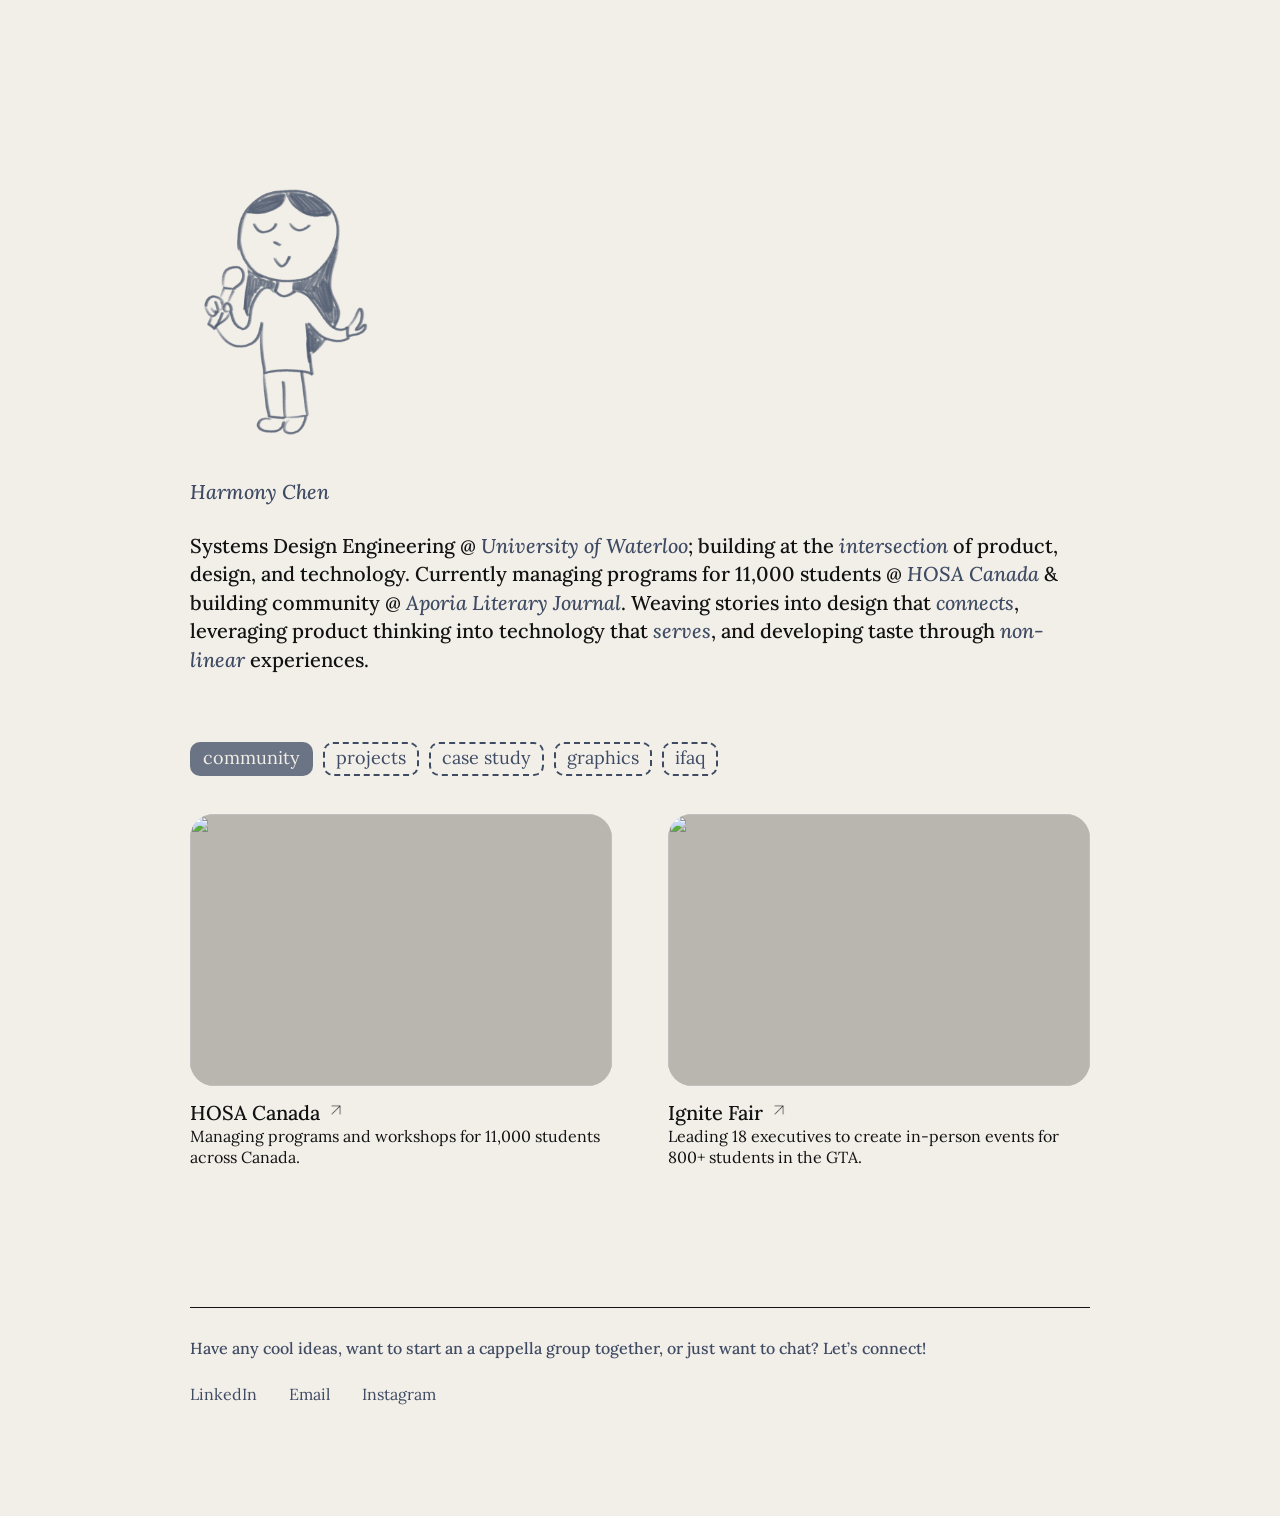
==== index.html @ 1fcd529c "changes" ====
<!doctype html>
<html lang="en">
  <head>
    <meta charset="UTF-8" />
    <meta name="viewport" content="width=device-width, initial-scale=1.0" />
    <meta name="description" content="Harmony Chen — systems design engineering, product, design, and technology." />
    <meta name="theme-color" content="#dcd9d2" />
    <meta property="og:title" content="Harmony Chen" />
    <meta property="og:description" content="Systems design engineering, product, design, and technology." />
    <meta property="og:type" content="website" />
    <meta name="twitter:card" content="summary" />
    <meta name="twitter:title" content="Harmony Chen" />
    <title>Harmony Chen</title>
    <link rel="icon" href="favicon.png" type="image/png" />
    <link rel="preconnect" href="https://fonts.googleapis.com" />
    <link rel="preconnect" href="https://fonts.gstatic.com" crossorigin />
    <link href="https://fonts.googleapis.com/css2?family=Lora:ital,wght@0,500;1,500&display=swap" rel="stylesheet" />
    <link rel="stylesheet" href="styles.css" />
    <script src="script.js" defer></script>
  </head>
  <body>
    <main>
      <section class="hero" aria-labelledby="page-title">
        <div class="page-shell hero-inner">
          <div class="hero-characters" aria-label="Illustrations of Harmony's interests">
            <!--<img src="hero-waving.png" alt="Harmony waving" />
            <img src="hero-reading.png" alt="Harmony reading" /> -->
            <span class="hero-singer-wrap" tabindex="0" aria-describedby="singer-note">
              <span class="hero-singer">
                <img src="hero-singing-frame-1.png" data-singing-animation alt="Harmony singing" />
              </span>
              <span class="singer-note" id="singer-note" role="tooltip">always down for an<br />impromptu karaoke sesh!</span>
            </span>
            <!--<img src="hero-tennis.png" alt="Harmony playing tennis" />-->
          </div>
          <h1 id="page-title">Harmony Chen</h1>
          <p class="intro">
            Systems Design Engineering @
            <a href="https://uwaterloo.ca/future-students/programs/systems-design-engineering" target="_blank" rel="noopener noreferrer" data-hover-card-title="University of Waterloo" data-hover-card="Systems Design Engineering in Waterloo, Ontario." data-hover-card-image="waterloo-hover.png" data-hover-card-image-alt="University of Waterloo Systems Design Engineering webpage" data-hover-card-width="250">University of Waterloo</a>;
            building at the <em data-hover-card-title="Product × design × technology" data-hover-card-bg="#d9dde5">intersection</em> of product, design, and technology.
            Currently managing programs for 11,000 students @
            <a href="https://www.hosacanada.org" target="_blank" rel="noopener noreferrer" data-hover-card-title="HOSA Canada" data-hover-card="Programs and workshops for 11,000 students." data-hover-card-image="hosa-hover.png" data-hover-card-image-alt="HOSA Canada webpage" data-hover-card-width="250">HOSA Canada</a>
            &amp; building community @
            <a href="https://www.aporialiterary.ca" target="_blank" rel="noopener noreferrer" data-hover-card-title="Aporia Literary" data-hover-card="A literary journal and creative community." data-hover-card-image="aporia-hover.png" data-hover-card-image-alt="Aporia Literary Journal launch" data-hover-card-width="250">Aporia Literary Journal</a>.
            Weaving stories into design that <em data-hover-card-title="connects" >connects</em>, leveraging product thinking into technology that <em data-hover-card-title="serves" data-hover-card-width="210">serves</em>, and developing taste through <em data-hover-card-title="non-linear"  data-hover-card-bg="#d9dde5">non-linear</em> experiences.
          </p>
    

        </div>
      </section>

      <section class="work" id="work" aria-label="Selected work">
        <div class="page-shell work-inner">
          <div class="category-tabs" role="tablist" aria-label="Portfolio categories">
            <button id="tab-community" type="button" role="tab" aria-selected="true" aria-controls="collection-panel" data-category="community" tabindex="0">community</button>
            <button id="tab-projects" type="button" role="tab" aria-selected="false" aria-controls="collection-panel" data-category="projects" tabindex="-1">projects</button>
            <button id="tab-case-study" type="button" role="tab" aria-selected="false" aria-controls="collection-panel" data-category="case-study" tabindex="-1">case study</button>
            <button id="tab-graphics" type="button" role="tab" aria-selected="false" aria-controls="collection-panel" data-category="graphics" tabindex="-1">graphics</button>
            <button id="tab-ifaq" type="button" role="tab" aria-selected="false" aria-controls="collection-panel" data-category="ifaq" tabindex="-1">ifaq</button>
          </div>
          <div class="collection-grid" id="collection-panel" role="tabpanel" aria-labelledby="tab-community"></div>
        </div>
      </section>
    </main>

    <footer class="site-footer">
      <div class="page-shell footer-inner">
        <p>Have any cool ideas, want to start an a cappella group together, or just want to chat? Let’s connect!</p>
        <nav aria-label="Contact links">
          <a href="https://www.linkedin.com/in/harmonychenn/" target="_blank" rel="noopener noreferrer">LinkedIn</a>
          <a href="mailto:h789chen@uwaterloo.ca">Email</a>
          <a href="https://www.instagram.com/harmononey/" target="_blank" rel="noopener noreferrer">Instagram</a>
        </nav>
      </div>
    </footer>

    <template id="project-card-template">
      <a class="project-card" data-card-link target="_blank" rel="noopener noreferrer">
        <div class="card-art" data-card-media>
          <video class="card-video" autoplay muted loop playsinline webkit-playsinline preload="auto">Your browser does not support embedded video.</video>
          <div class="card-pills" data-card-pills aria-hidden="true"></div>
        </div>
        <h2><span data-card-title></span><img class="project-arrow" src="arrow-up-right.png" alt="" aria-hidden="true" /></h2>
        <p data-card-description></p>
      </a>
    </template>
  </body>
</html>
---- styles.css ----
:root {
  --background: #f2efe9;
  --loading: #b9b5af;
  --accent: #3f4b63;
  --ink: #121212;
  --media: #b9b5af;
  --content-width: 900px;
  --page-gutter: 24px;
  --type-size: 20px;
}

* { box-sizing: border-box; }

html { scroll-behavior: smooth; }

body {
  margin: 0;
  overflow-x: hidden;
  background: var(--background);
  color: var(--ink);
  font-family: "Lora", Georgia, serif;
  font-size: 18px;
  font-weight: 400;
  line-height: 1.5;
  letter-spacing: -4%;
  -webkit-font-smoothing: antialiased;
}

button, input, textarea, select { font: inherit; }
a { color: inherit; }

.page-shell {
  width: min(calc(100% - (var(--page-gutter) * 2)), var(--content-width));
  margin-inline: auto;
}


.hero-inner {
  display: flex;
  min-height: 45svh;
  flex-direction: column;
  justify-content: flex-end;
  padding-top: 192px;
  padding-bottom: 68px;
}

.hero-characters {
  display: grid;
  grid-template-columns: repeat(4, minmax(0, 1fr));
  align-items: end;
  gap: 42px;
  width: 100%;
  margin-bottom: 28px;
}

.hero-characters > img,
.hero-singer-wrap {
  display: block;
  width: 100%;
  max-width: 180px;
  margin-inline: auto;
}

.hero-characters > img {
  height: auto;
  max-height: 300px;
  object-fit: contain;
  object-position: center bottom;
}

.hero-singer-wrap {
  position: relative;
  z-index: 1;
}

.hero-singer {
  position: relative;
  display: block;
  width: 100%;
  aspect-ratio: 180 / 260;
}

.hero-singer img {
  position: absolute;
  bottom: 0;
  left: 50%;
  display: block;
  width: auto;
  max-width: none;
  height: 110%;
  transform: translateX(-42.8%);
}

.singer-note {
  position: fixed;
  z-index: 3;
  top: var(--singer-note-y, 12px);
  left: var(--singer-note-x, 12px);
  display: flex;
  align-items: center;
  width: 360px;
  aspect-ratio: 279 / 178;
  max-width: min(250px, calc(100vw - 28px));
  box-sizing: border-box;
  padding: 36px 36px 52px 46px;
  background: url("singer-speech-bubble.png") center / 100% 100% no-repeat;
  color: var(--accent);
  font-size: 15px;
  font-style: italic;
  line-height: 1.35;
  opacity: 0;
  visibility: hidden;
  pointer-events: none;
  transform: scale(0.4);
  transform-origin: 16% 84%;
  transition: opacity 220ms ease, transform 220ms cubic-bezier(0.2, 0.8, 0.2, 1), visibility 220ms ease;
}

.hero-singer-wrap.is-image-hovered .singer-note,
.hero-singer-wrap:focus-visible .singer-note {
  opacity: 1;
  visibility: visible;
  transform: scale(1);
}

.hero-singer-wrap:focus-visible {
  outline: 2px solid var(--accent);
  outline-offset: 6px;
}

h1, h2, p {
  font-size: var(--type-size);
  font-weight: 500;
}

h1 {
  margin: 0 0 28px;
  color: var(--accent);
  font-style: italic;
  line-height: 1.2;
}

.intro {
  max-width: 100%;
  margin: 0;
  line-height: 1.42;
}

.intro a,
.intro em {
  color: var(--accent);
  font-style: italic;
  text-decoration: none;
}

.intro a { text-underline-offset: 4px; }

.intro a:hover,
.intro a:focus-visible { text-decoration: underline; }

[data-hover-card] {
  text-decoration-thickness: 1px;
  text-decoration-style: dotted;
  text-underline-offset: 4px;
}

.text-hover-card {
  --hover-card-bg: #e0ddd7;
  --hover-card-color: var(--accent);
  --hover-card-width: 220px;
  position: fixed;
  z-index: 20;
  top: 0;
  left: 0;
  width: min(var(--hover-card-width), calc(100vw - 24px));
  padding: 12px 14px 14px;
  border: 1px solid color-mix(in srgb, var(--hover-card-color) 45%, transparent);
  background: var(--hover-card-bg);
  color: var(--hover-card-color);
  box-shadow: 4px 4px 0 color-mix(in srgb, var(--hover-card-color) 14%, transparent);
  pointer-events: none;
  opacity: 0;
  visibility: hidden;
  transform: translate3d(var(--hover-card-x, 0), var(--hover-card-y, 0), 0) scale(0.96);
  transform-origin: top left;
  transition: opacity 120ms ease, transform 120ms ease, visibility 120ms ease;
}

.text-hover-card.is-visible {
  opacity: 1;
  visibility: visible;
  transform: translate3d(var(--hover-card-x, 0), var(--hover-card-y, 0), 0) scale(1);
}

.text-hover-card.is-link-card {
  width: 250px;
  height: 160px;
  overflow: hidden;
}

.text-hover-card.is-link-card.has-image {
  padding: 0;
  border: 0;
}

.text-hover-card-image {
  display: none;
  width: 100%;
  height: 100%;
  object-fit: cover;
}

.text-hover-card.has-image .text-hover-card-image { display: block; }

.text-hover-card.has-image .text-hover-card-title,
.text-hover-card.has-image .text-hover-card-copy { display: none; }

.text-hover-card-title,
.text-hover-card-copy {
  display: block;
  font-size: 14px;
  line-height: 1.35;
}

.text-hover-card-title {
  margin-bottom: 5px;
  font-style: italic;
  font-weight: 500;
}

.text-hover-card-title:empty { display: none; }

.text-hover-card-copy { color: inherit; }

.work {
  min-height: 39svh;
  padding: 0 0 110px;
  background: var(--background);
}

.category-tabs {
  display: flex;
  flex-wrap: wrap;
  gap: 10px;
  margin-bottom: 38px;
}

.category-tabs button {
  appearance: none;
  border: 2px dashed var(--accent);
  border-radius: 10px;
  padding: 4px 11px 5px;
  background: transparent;
  color: var(--accent);
  cursor: pointer;
  font-size: 18px;
  line-height: 1.15;
  transition: background-color 160ms ease, color 160ms ease;
}

.category-tabs button:hover {
  background: var(--accent);
  opacity: 0.75;
  color: var(--background);
}

.category-tabs button[aria-selected="true"] {
  background: var(--accent);
  opacity: 0.75;
  color: var(--background);
}

.category-tabs button:focus-visible,
.project-card:focus-visible,
.graphics-scroll:focus-visible,
.faq-question:focus-visible,
.site-footer a:focus-visible {
  outline: 2px solid var(--accent);
  outline-offset: 4px;
}

.collection-grid {
  display: grid;
  grid-template-columns: repeat(2, minmax(0, 422px));
  justify-content: space-between;
  gap: 34px 56px;
  transition: opacity 130ms ease;
}

.collection-grid.is-changing { opacity: 0; }

.project-card {
  display: block;
  width: 100%;
  max-width: 422px;
  min-width: 0;
  color: inherit;
  text-decoration: none;
}

.card-art {
  position: relative;
  width: 100%;
  aspect-ratio: 1.55 / 1;
  margin-bottom: 13px;
  overflow: hidden;
  border-radius: 24px;
  background: var(--media);
}

.card-video,
.card-image {
  display: block;
  width: 100%;
  height: 100%;
  object-fit: cover;
}

.card-pills {
  position: absolute;
  z-index: 2;
  top: 14px;
  left: 14px;
  display: flex;
  flex-wrap: wrap;
  gap: 7px;
  max-width: calc(100% - 28px);
  opacity: 0;
  visibility: hidden;
  pointer-events: none;
  transform: translateY(-1px);
  transition: opacity 160ms ease, transform 160ms ease, visibility 160ms ease;
}

.project-card:hover .card-pills,
.project-card:focus-visible .card-pills {
  opacity: 1;
  visibility: visible;
  transform: translateY(0);
}

.card-pill {
  display: inline-flex;
  align-items: center;
  min-height: 31px;
  padding: 3px 10px 4px;
  border-radius: 10px;
  background: rgba(220, 217, 210, 0.92);
  color: var(--accent);
  font-size: 16px;
  line-height: 1.1;
  backdrop-filter: blur(4px);
}

.project-card h2 {
  display: flex;
  align-items: baseline;
  gap: 6px;
  margin: 0;
  line-height: 1.35;
}

.project-arrow {
  display: block;
  width: 1em;
  height: 1em;
  flex: 0 0 auto;
  object-fit: contain;
  opacity: 1;
}

.project-card p {
  margin: 0;
  font-size: 16px;
  line-height: 1.35;
  font-weight: 300;
}

.collection-grid.is-graphics,
.collection-grid.is-ifaq { display: block; }

.graphics-scroll {
  display: flex;
  gap: 0px;
  overflow-x: auto;
  overflow-y: hidden;
  overscroll-behavior-inline: contain;
  scrollbar-width: none;
  -ms-overflow-style: none;
}

.graphics-scroll::-webkit-scrollbar { display: none; }

.graphics-slide {
  flex: 0 0 min(720px, 82vw);
  aspect-ratio: 16 / 9;
  margin: 0;
  overflow: hidden;
  border-radius: 0px;
  background: var(--media);
}

.graphics-slide img {
  display: block;
  width: 100%;
  height: 100%;
  object-fit: cover;
}

.ifaq-layout {
  display: grid;
  grid-template-columns: repeat(2, minmax(0, 1fr));
  gap: 56px;
}

.faq-item { border-bottom: 1px solid var(--accent); }

.faq-question {
  display: flex;
  width: 100%;
  align-items: center;
  justify-content: space-between;
  gap: 20px;
  border: 0;
  padding: 18px 0;
  background: transparent;
  color: var(--ink);
  cursor: pointer;
  text-align: left;
  font-size: 18px;
}

.faq-question > span:first-child {
  transition: transform 180ms ease;
}

.faq-question:hover > span:first-child,
.faq-question:focus-visible > span:first-child {
  transform: translateX(4px);
}

.faq-toggle {
  position: relative;
  flex: 0 0 20px;
  width: 20px;
  height: 20px;
  color: var(--accent);
}

.faq-toggle::before,
.faq-toggle::after {
  content: "";
  position: absolute;
  top: 9px;
  left: 2px;
  width: 16px;
  height: 2px;
  background: currentColor;
  transition: transform 220ms ease;
}

.faq-toggle::after { transform: rotate(90deg); }
.faq-item.is-open .faq-toggle::after { transform: rotate(0deg); }

.faq-answer {
  display: grid;
  grid-template-rows: 0fr;
  opacity: 0;
  transition: grid-template-rows 280ms ease, opacity 220ms ease;
}

.faq-answer-inner { overflow: hidden; }

.faq-answer p {
  margin: 0;
  padding: 0 34px 18px 0;
  color: var(--accent);
  font-size: 18px;
  line-height: 1.42;
}

.faq-item.is-open .faq-answer {
  grid-template-rows: 1fr;
  opacity: 1;
}

.faq-answer-link {
  color: inherit;
  text-underline-offset: 4px;
}

.ifaq-image {
  min-height: 420px;
  overflow: hidden;
  border-radius: 24px;
  background: var(--media);
}

.ifaq-image img {
  display: block;
  width: 100%;
  height: 100%;
  padding: 24px;
  background: var(--background);
  object-fit: contain;
}

.site-footer {
  padding: 0 0 110px;
  background: var(--background);
}

.footer-inner { padding-top: 28px; }

.footer-inner::before {
  content: "";
  display: block;
  width: 100%;
  height: 1px;
  margin-bottom: 28px;
  background: var(--ink);
}

.site-footer p {
  margin: 0 0 22px;
  font-size: 16px;
  color: var(--accent);
}

.site-footer nav {
  display: flex;
  flex-wrap: wrap;
  gap: 18px 32px;
}

.site-footer a {
  font-size: 16px;
  color: var(--accent);
  text-decoration: none;
}

.site-footer a:hover {
  color: var(--accent);
  text-decoration: underline;
  text-underline-offset: 4px;
}

@media (max-width: 948px) {
  .collection-grid {
    grid-template-columns: repeat(2, minmax(0, 1fr));
  }
}

@media (max-width: 700px) {
  .collection-grid {
    grid-template-columns: minmax(0, 422px);
    justify-content: start;
    gap: 44px;
  }

  .ifaq-layout { grid-template-columns: 1fr; }
  .ifaq-layout { gap: 34px; }
  .ifaq-image { min-height: 300px; }
}

@media (max-width: 560px) {
  .category-tabs {
    flex-wrap: nowrap;
    gap: clamp(2px, 0.8vw, 5px);
  }

  .category-tabs button {
    flex: 0 0 auto;
    padding: 2px clamp(3px, 1vw, 5px) 3px;
    border-width: 1px;
    border-radius: 6px;
    font-size: clamp(9px, 2.8vw, 12px);
    white-space: nowrap;
  }

  .hero-characters {
    gap: 12px;
    margin-bottom: 22px;
  }

  .singer-note {
    width: min(330px, calc(100vw - 48px));
    padding: 32px 28px 46px 40px;
    font-size: 18px;
  }
}

@media (prefers-reduced-motion: reduce) {
  html { scroll-behavior: auto; }

  *, *::before, *::after {
    scroll-behavior: auto !important;
    transition-duration: 0.01ms !important;
  }
}
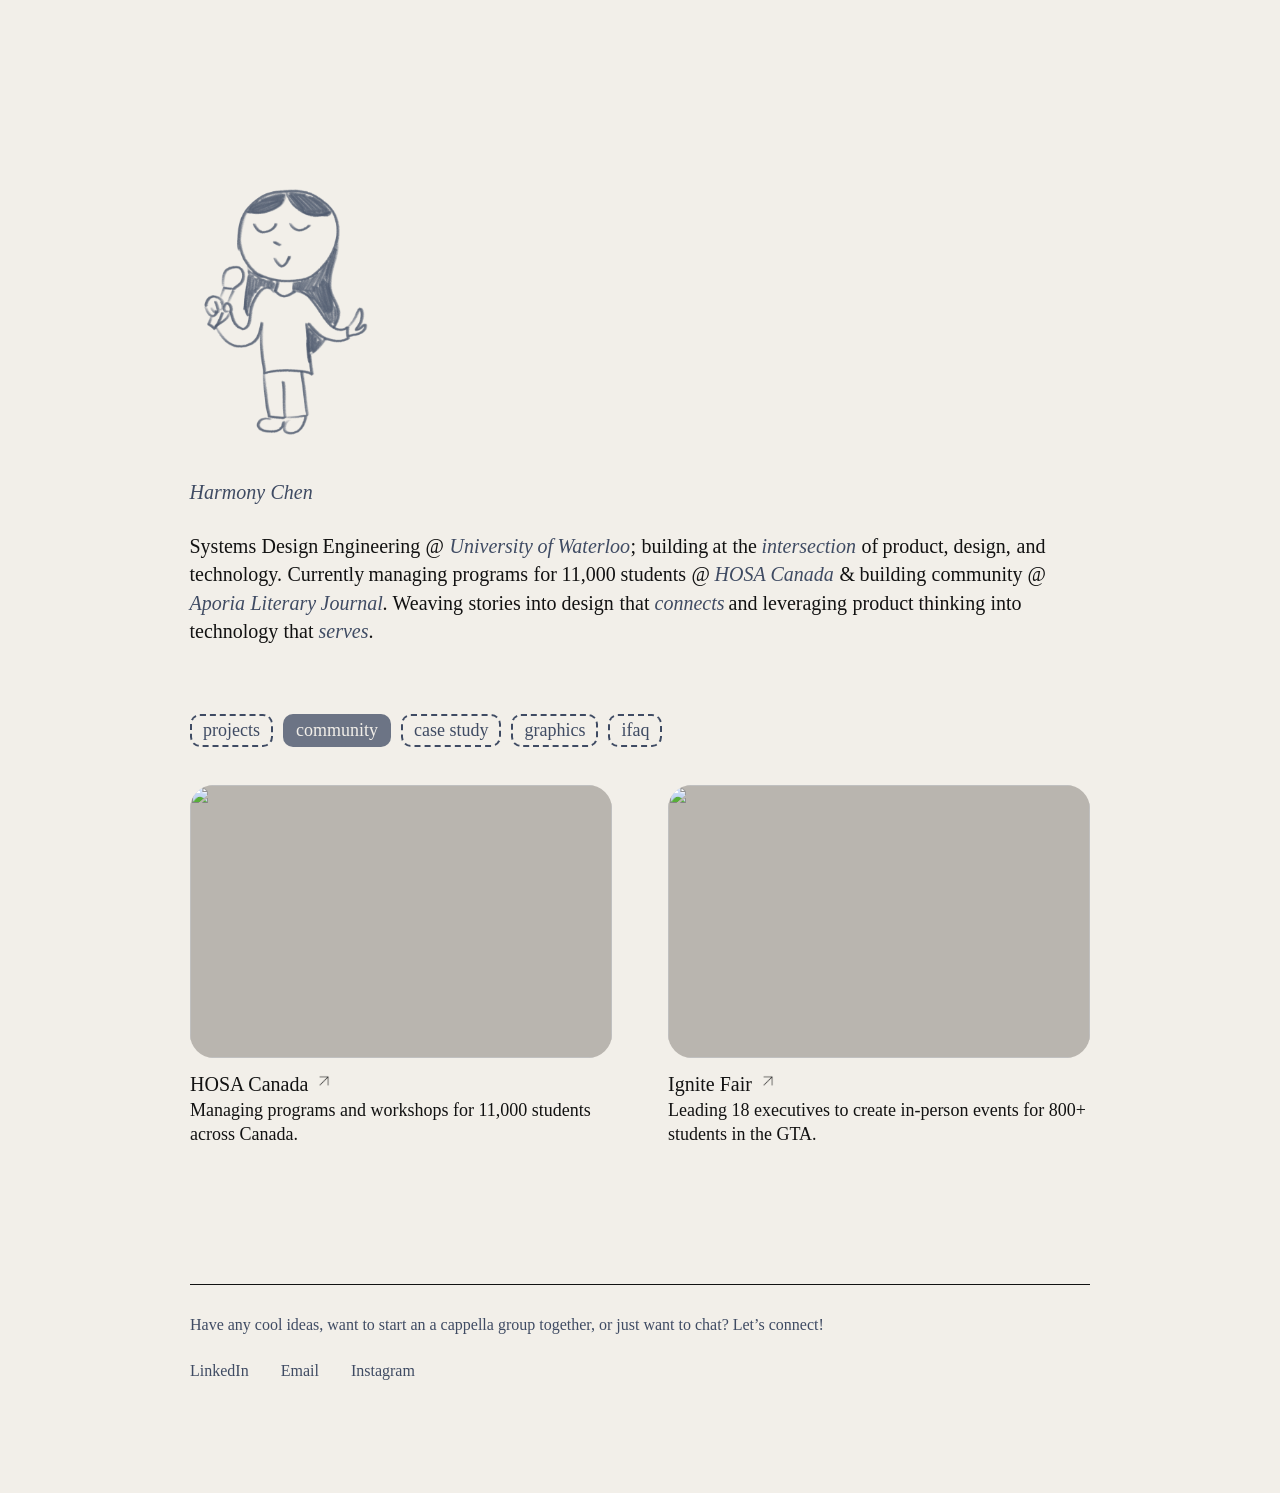
==== commit 435cdd54: "edits" ====
--- a/index.html
+++ b/index.html
@@ -14,7 +14,7 @@
     <link rel="icon" href="favicon.png" type="image/png" />
     <link rel="preconnect" href="https://fonts.googleapis.com" />
     <link rel="preconnect" href="https://fonts.gstatic.com" crossorigin />
-    <link href="https://fonts.googleapis.com/css2?family=Lora:ital,wght@0,500;1,500&display=swap" rel="stylesheet" />
+    <link href="https://fonts.googleapis.com/css2?family=Inter:ital,wght@0,400..600;1,400..600&display=swap" rel="stylesheet" />
     <link rel="stylesheet" href="styles.css" />
     <script src="script.js" defer></script>
   </head>
@@ -33,17 +33,19 @@
             </span>
             <!--<img src="hero-tennis.png" alt="Harmony playing tennis" />-->
           </div>
-          <h1 id="page-title">Harmony Chen</h1>
-          <p class="intro">
-            Systems Design Engineering @
-            <a href="https://uwaterloo.ca/future-students/programs/systems-design-engineering" target="_blank" rel="noopener noreferrer" data-hover-card-title="University of Waterloo" data-hover-card="Systems Design Engineering in Waterloo, Ontario." data-hover-card-image="waterloo-hover.png" data-hover-card-image-alt="University of Waterloo Systems Design Engineering webpage" data-hover-card-width="250">University of Waterloo</a>;
-            building at the <em data-hover-card-title="Product × design × technology" data-hover-card-bg="#d9dde5">intersection</em> of product, design, and technology.
-            Currently managing programs for 11,000 students @
-            <a href="https://www.hosacanada.org" target="_blank" rel="noopener noreferrer" data-hover-card-title="HOSA Canada" data-hover-card="Programs and workshops for 11,000 students." data-hover-card-image="hosa-hover.png" data-hover-card-image-alt="HOSA Canada webpage" data-hover-card-width="250">HOSA Canada</a>
-            &amp; building community @
-            <a href="https://www.aporialiterary.ca" target="_blank" rel="noopener noreferrer" data-hover-card-title="Aporia Literary" data-hover-card="A literary journal and creative community." data-hover-card-image="aporia-hover.png" data-hover-card-image-alt="Aporia Literary Journal launch" data-hover-card-width="250">Aporia Literary Journal</a>.
-            Weaving stories into design that <em data-hover-card-title="connects" >connects</em>, leveraging product thinking into technology that <em data-hover-card-title="serves" data-hover-card-width="210">serves</em>, and developing taste through <em data-hover-card-title="non-linear"  data-hover-card-bg="#d9dde5">non-linear</em> experiences.
-          </p>
+          <div class="hero-copy">
+            <h1 id="page-title">Harmony Chen</h1>
+            <p class="intro">
+              Systems Design Engineering @
+              <a href="https://uwaterloo.ca/future-students/programs/systems-design-engineering" target="_blank" rel="noopener noreferrer" data-hover-card-title="University of Waterloo" data-hover-card="Systems Design Engineering in Waterloo, Ontario." data-hover-card-image="waterloo-hover.png" data-hover-card-image-alt="University of Waterloo Systems Design Engineering webpage" data-hover-card-width="250">University of Waterloo</a>;
+              building at the <em data-hover-card-title="Product × design × technology" data-hover-card-bg="#d9dde5">intersection</em> of product, design, and technology.
+              Currently managing programs for 11,000 students @
+              <a href="https://www.hosacanada.org" target="_blank" rel="noopener noreferrer" data-hover-card-title="HOSA Canada" data-hover-card="Programs and workshops for 11,000 students." data-hover-card-image="hosa-hover.png" data-hover-card-image-alt="HOSA Canada webpage" data-hover-card-width="250">HOSA Canada</a>
+              &amp; building community @
+              <a href="https://www.aporialiterary.ca" target="_blank" rel="noopener noreferrer" data-hover-card-title="Aporia Literary" data-hover-card="A literary journal and creative community." data-hover-card-image="aporia-hover.png" data-hover-card-image-alt="Aporia Literary Journal launch" data-hover-card-width="250">Aporia Literary Journal</a>.
+              Weaving stories into design that <em data-hover-card-title="connects" >connects</em> and leveraging product thinking into technology that <em data-hover-card-title="serves" data-hover-card-width="210">serves</em>.
+            </p>
+          </div>
     
 
         </div>
@@ -52,8 +54,8 @@
       <section class="work" id="work" aria-label="Selected work">
         <div class="page-shell work-inner">
           <div class="category-tabs" role="tablist" aria-label="Portfolio categories">
+            <button id="tab-projects" type="button" role="tab" aria-selected="false" aria-controls="collection-panel" data-category="projects" tabindex="-1">projects</button>
             <button id="tab-community" type="button" role="tab" aria-selected="true" aria-controls="collection-panel" data-category="community" tabindex="0">community</button>
-            <button id="tab-projects" type="button" role="tab" aria-selected="false" aria-controls="collection-panel" data-category="projects" tabindex="-1">projects</button>
             <button id="tab-case-study" type="button" role="tab" aria-selected="false" aria-controls="collection-panel" data-category="case-study" tabindex="-1">case study</button>
             <button id="tab-graphics" type="button" role="tab" aria-selected="false" aria-controls="collection-panel" data-category="graphics" tabindex="-1">graphics</button>
             <button id="tab-ifaq" type="button" role="tab" aria-selected="false" aria-controls="collection-panel" data-category="ifaq" tabindex="-1">ifaq</button>
--- a/styles.css
+++ b/styles.css
@@ -150,13 +150,53 @@
 .intro em {
   color: var(--accent);
   font-style: italic;
+  font-weight: 400;
   text-decoration: none;
+  transition: font-weight 500ms cubic-bezier(0.22, 1, 0.36, 1);
 }
 
 .intro a { text-underline-offset: 4px; }
 
-.intro a:hover,
-.intro a:focus-visible { text-decoration: underline; }
+
+
+
+.hero-line-word {
+  display: inline-block;
+}
+
+.has-entrance-motion .hero-line-word {
+  opacity: 0;
+  transform: translateY(16px);
+}
+
+.has-entrance-motion.entrance-motion-ready .hero-line-word {
+  animation: hero-line-entry 600ms cubic-bezier(0.22, 1, 0.36, 1) both;
+  animation-delay: calc(var(--line-index) * 140ms);
+}
+
+.has-entrance-motion .category-tabs {
+  opacity: 0;
+  transform: translateY(12px);
+}
+
+.has-entrance-motion.entrance-motion-ready .category-tabs {
+  animation: hero-buttons-entry 520ms cubic-bezier(0.22, 1, 0.36, 1) both;
+  animation-delay: var(--tabs-delay, 600ms);
+}
+
+@keyframes hero-line-entry {
+  to {
+    opacity: 1;
+    transform: translateY(0);
+  }
+}
+
+@keyframes hero-buttons-entry {
+  to {
+    opacity: 1;
+    transform: translateY(0);
+  }
+}
 
 [data-hover-card] {
   text-decoration-thickness: 1px;
@@ -259,8 +299,9 @@
 }
 
 .category-tabs button:hover {
-  background: var(--accent);
-  opacity: 0.75;
+  border-color: color-mix(in srgb, var(--accent) 50%, transparent);
+  background: color-mix(in srgb, var(--accent) 50%, transparent);
+  opacity: 1;
   color: var(--background);
 }
 
@@ -296,6 +337,20 @@
   min-width: 0;
   color: inherit;
   text-decoration: none;
+}
+
+.project-card.card-awaiting-entry {
+  opacity: 0;
+  transform: translateY(28px);
+  transition:
+    opacity 620ms cubic-bezier(0.22, 1, 0.36, 1),
+    transform 620ms cubic-bezier(0.22, 1, 0.36, 1);
+  transition-delay: calc(var(--card-index) * 90ms);
+}
+
+.project-card.card-awaiting-entry.card-in-view {
+  opacity: 1;
+  transform: translateY(0);
 }
 
 .card-art {
@@ -347,7 +402,7 @@
   border-radius: 10px;
   background: rgba(220, 217, 210, 0.92);
   color: var(--accent);
-  font-size: 16px;
+  font-size: 18px;
   line-height: 1.1;
   backdrop-filter: blur(4px);
 }
@@ -371,7 +426,7 @@
 
 .project-card p {
   margin: 0;
-  font-size: 16px;
+  font-size: 18px;
   line-height: 1.35;
   font-weight: 300;
 }
@@ -570,11 +625,13 @@
   }
 
   .category-tabs button {
-    flex: 0 0 auto;
+    flex: 1 1 auto;
+    min-width: 0;
     padding: 2px clamp(3px, 1vw, 5px) 3px;
     border-width: 1px;
     border-radius: 6px;
     font-size: clamp(9px, 2.8vw, 12px);
+    text-align: center;
     white-space: nowrap;
   }
 
@@ -596,5 +653,7 @@
   *, *::before, *::after {
     scroll-behavior: auto !important;
     transition-duration: 0.01ms !important;
-  }
-}
+    animation-duration: 0.01ms !important;
+    animation-delay: 0ms !important;
+  }
+}
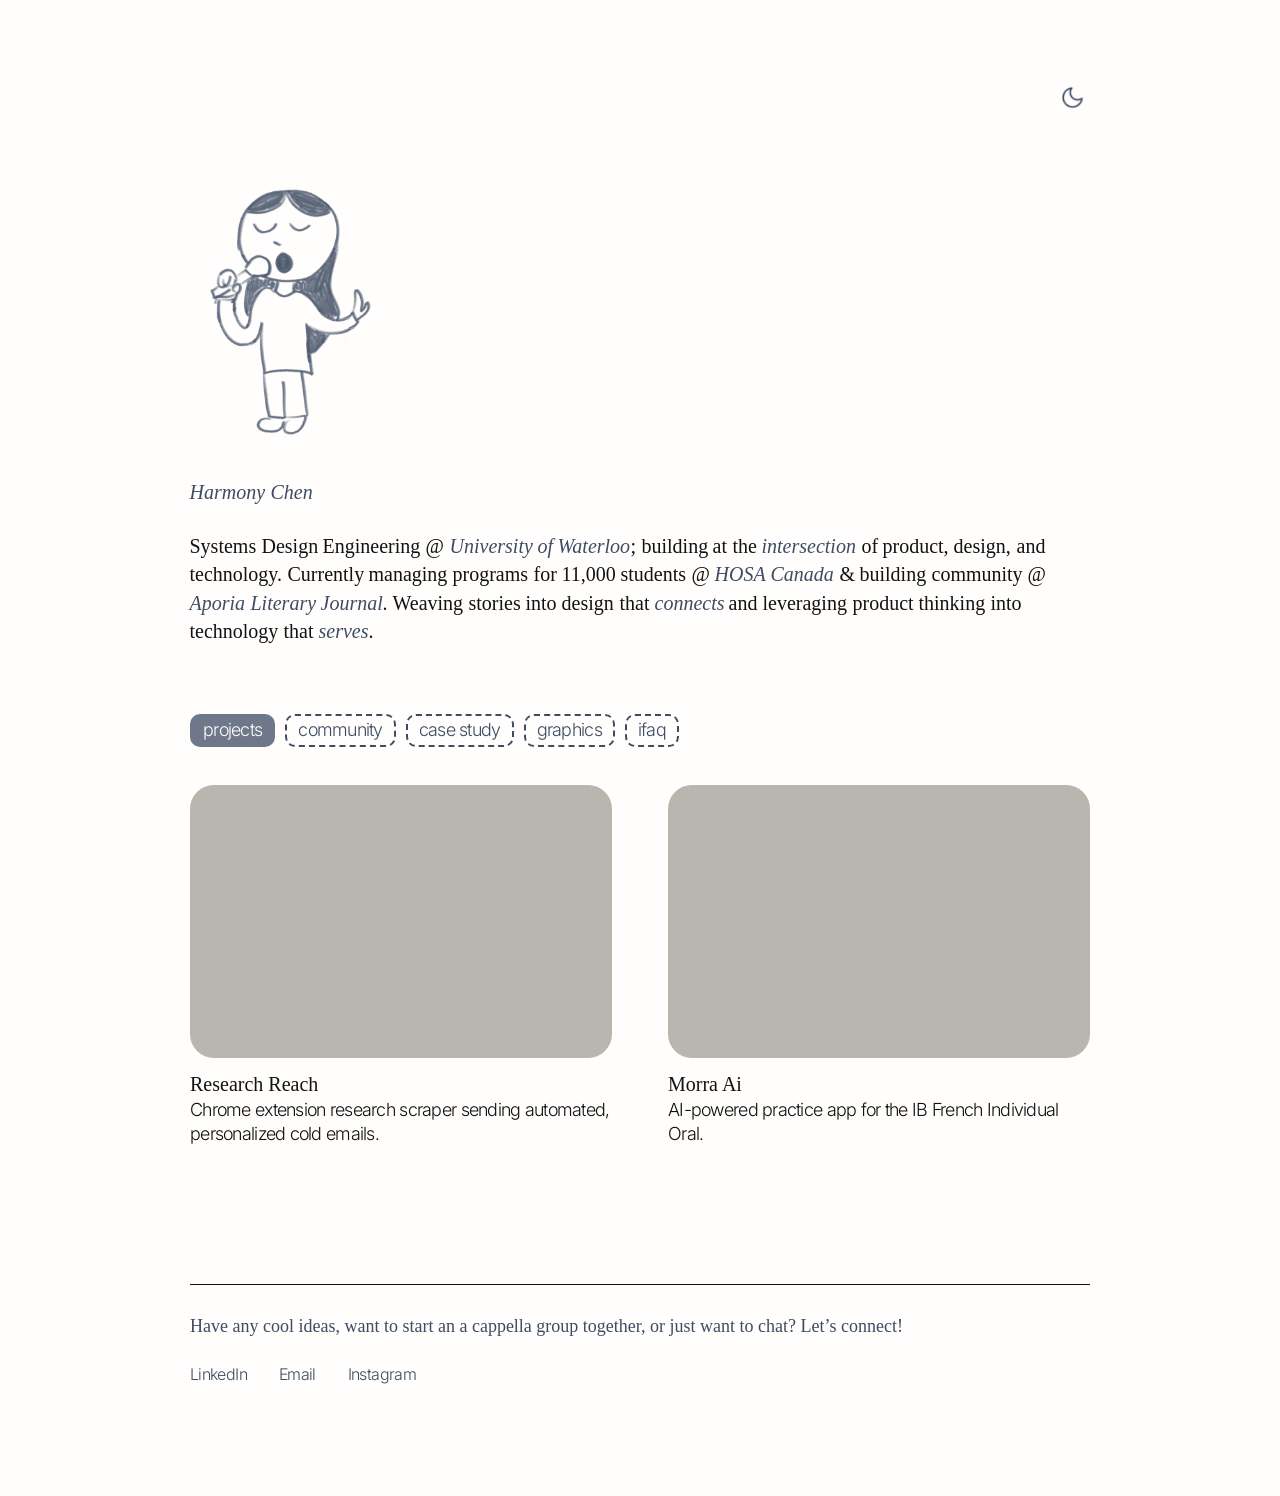
==== commit 26269c79: "edits" ====
--- a/index.html
+++ b/index.html
@@ -4,7 +4,7 @@
     <meta charset="UTF-8" />
     <meta name="viewport" content="width=device-width, initial-scale=1.0" />
     <meta name="description" content="Harmony Chen — systems design engineering, product, design, and technology." />
-    <meta name="theme-color" content="#dcd9d2" />
+    <meta name="theme-color" content="#fffefd" />
     <meta property="og:title" content="Harmony Chen" />
     <meta property="og:description" content="Systems design engineering, product, design, and technology." />
     <meta property="og:type" content="website" />
@@ -14,11 +14,26 @@
     <link rel="icon" href="favicon.png" type="image/png" />
     <link rel="preconnect" href="https://fonts.googleapis.com" />
     <link rel="preconnect" href="https://fonts.gstatic.com" crossorigin />
-    <link href="https://fonts.googleapis.com/css2?family=Inter:ital,wght@0,400..600;1,400..600&display=swap" rel="stylesheet" />
+    <link href="https://fonts.googleapis.com/css2?family=Inter:ital,wght@0,300..600;1,400..600&display=swap" rel="stylesheet" />
+    <script>
+      (() => {
+        try {
+          const savedTheme = localStorage.getItem("harmony-theme");
+          const systemTheme = window.matchMedia("(prefers-color-scheme: dark)").matches ? "dark" : "light";
+          document.documentElement.dataset.theme = savedTheme === "dark" || savedTheme === "light" ? savedTheme : systemTheme;
+        } catch {
+          document.documentElement.dataset.theme = "light";
+        }
+      })();
+    </script>
     <link rel="stylesheet" href="styles.css" />
     <script src="script.js" defer></script>
   </head>
   <body>
+    <button class="theme-toggle" type="button" aria-label="Switch to dark mode" aria-pressed="false">
+      <img class="theme-icon theme-icon-moon" src="theme-moon.png" alt="" aria-hidden="true" />
+      <img class="theme-icon theme-icon-sun" src="theme-sun.png" alt="" aria-hidden="true" />
+    </button>
     <main>
       <section class="hero" aria-labelledby="page-title">
         <div class="page-shell hero-inner">
@@ -54,13 +69,13 @@
       <section class="work" id="work" aria-label="Selected work">
         <div class="page-shell work-inner">
           <div class="category-tabs" role="tablist" aria-label="Portfolio categories">
-            <button id="tab-projects" type="button" role="tab" aria-selected="false" aria-controls="collection-panel" data-category="projects" tabindex="-1">projects</button>
-            <button id="tab-community" type="button" role="tab" aria-selected="true" aria-controls="collection-panel" data-category="community" tabindex="0">community</button>
+            <button id="tab-projects" type="button" role="tab" aria-selected="true" aria-controls="collection-panel" data-category="projects" tabindex="0">projects</button>
+            <button id="tab-community" type="button" role="tab" aria-selected="false" aria-controls="collection-panel" data-category="community" tabindex="-1">community</button>
             <button id="tab-case-study" type="button" role="tab" aria-selected="false" aria-controls="collection-panel" data-category="case-study" tabindex="-1">case study</button>
             <button id="tab-graphics" type="button" role="tab" aria-selected="false" aria-controls="collection-panel" data-category="graphics" tabindex="-1">graphics</button>
             <button id="tab-ifaq" type="button" role="tab" aria-selected="false" aria-controls="collection-panel" data-category="ifaq" tabindex="-1">ifaq</button>
           </div>
-          <div class="collection-grid" id="collection-panel" role="tabpanel" aria-labelledby="tab-community"></div>
+          <div class="collection-grid" id="collection-panel" role="tabpanel" aria-labelledby="tab-projects"></div>
         </div>
       </section>
     </main>
--- a/styles.css
+++ b/styles.css
@@ -1,5 +1,6 @@
 :root {
-  --background: #f2efe9;
+  color-scheme: light;
+  --background: #fffefd;
   --loading: #b9b5af;
   --accent: #3f4b63;
   --ink: #121212;
@@ -9,6 +10,15 @@
   --type-size: 20px;
 }
 
+html[data-theme="dark"] {
+  color-scheme: dark;
+  --background: #29374c;
+  --loading: #202c3e;
+  --accent: #d6deea;
+  --ink: #f4f1eb;
+  --media: #202c3e;
+}
+
 * { box-sizing: border-box; }
 
 html { scroll-behavior: smooth; }
@@ -19,15 +29,84 @@
   background: var(--background);
   color: var(--ink);
   font-family: "Lora", Georgia, serif;
+
+  /*font-family: "Inter", -apple-system, BlinkMacSystemFont, "Segoe UI", sans-serif;*/
   font-size: 18px;
   font-weight: 400;
   line-height: 1.5;
   letter-spacing: -4%;
   -webkit-font-smoothing: antialiased;
+  transition: background-color 320ms ease, color 320ms ease;
 }
 
 button, input, textarea, select { font: inherit; }
 a { color: inherit; }
+
+.theme-toggle {
+  position: absolute;
+  z-index: 30;
+  top: 80px;
+  right: max(var(--page-gutter), calc((100vw - var(--content-width)) / 2));
+  display: grid;
+  width: 35px;
+  height: 35px;
+  place-items: center;
+  border: 0;
+  border-radius: 50%;
+  padding: 4px;
+  background: transparent;
+  color: var(--accent);
+  cursor: pointer;
+  transition: transform 220ms cubic-bezier(0.22, 1, 0.36, 1);
+}
+
+.theme-toggle:hover {
+  background: transparent;
+  transform: scale(1.06);
+}
+
+.theme-toggle:active { transform: scale(0.94); }
+
+.theme-toggle:focus-visible {
+  outline: 2px solid var(--accent);
+  outline-offset: 3px;
+}
+
+.theme-icon {
+  grid-area: 1 / 1;
+  display: block;
+  width: 25px;
+  height: 25px;
+  object-fit: contain;
+  transition: opacity 180ms ease, transform 260ms cubic-bezier(0.22, 1, 0.36, 1);
+}
+
+.theme-icon-sun {
+  opacity: 0;
+  transform: rotate(-12deg) scale(0.78);
+}
+
+html[data-theme="dark"] .theme-icon-moon {
+  opacity: 0;
+  transform: rotate(25deg) scale(0.72);
+}
+
+html[data-theme="dark"] .theme-icon-sun {
+  opacity: 1;
+  filter: brightness(0) invert(1);
+  transform: rotate(0) scale(1);
+}
+
+html[data-theme="dark"] .project-arrow {
+  filter: brightness(0) invert(1);
+}
+
+html[data-theme="dark"] .card-pill {
+  background: rgba(24, 34, 50, 0.9);
+  color: var(--ink);
+}
+
+html[data-theme="dark"] .singer-note { color: #3f4b63; }
 
 .page-shell {
   width: min(calc(100% - (var(--page-gutter) * 2)), var(--content-width));
@@ -276,6 +355,7 @@
   min-height: 39svh;
   padding: 0 0 110px;
   background: var(--background);
+  transition: background-color 320ms ease;
 }
 
 .category-tabs {
@@ -293,7 +373,10 @@
   background: transparent;
   color: var(--accent);
   cursor: pointer;
+  font-family: "Inter", -apple-system, BlinkMacSystemFont, "Segoe UI", sans-serif;
   font-size: 18px;
+  font-weight: 300;
+  letter-spacing: -0.04em;
   line-height: 1.15;
   transition: background-color 160ms ease, color 160ms ease;
 }
@@ -402,7 +485,10 @@
   border-radius: 10px;
   background: rgba(220, 217, 210, 0.92);
   color: var(--accent);
+  font-family: "Inter", -apple-system, BlinkMacSystemFont, "Segoe UI", sans-serif;
   font-size: 18px;
+  font-weight: 300;
+  letter-spacing: -0.04em;
   line-height: 1.1;
   backdrop-filter: blur(4px);
 }
@@ -426,7 +512,9 @@
 
 .project-card p {
   margin: 0;
+  font-family: "Inter", -apple-system, BlinkMacSystemFont, "Segoe UI", sans-serif;
   font-size: 18px;
+  letter-spacing: -0.04em;
   line-height: 1.35;
   font-weight: 300;
 }
@@ -558,11 +646,13 @@
   padding: 24px;
   background: var(--background);
   object-fit: contain;
+  transition: background-color 320ms ease;
 }
 
 .site-footer {
   padding: 0 0 110px;
   background: var(--background);
+  transition: background-color 320ms ease;
 }
 
 .footer-inner { padding-top: 28px; }
@@ -578,7 +668,7 @@
 
 .site-footer p {
   margin: 0 0 22px;
-  font-size: 16px;
+  font-size: 18px;
   color: var(--accent);
 }
 
@@ -591,6 +681,9 @@
 .site-footer a {
   font-size: 16px;
   color: var(--accent);
+  font-family: "Inter", -apple-system, BlinkMacSystemFont, "Segoe UI", sans-serif;
+  font-weight: 300;
+  letter-spacing: -0.04em;
   text-decoration: none;
 }
 
@@ -619,6 +712,11 @@
 }
 
 @media (max-width: 560px) {
+  .theme-toggle {
+    top: 28px;
+    right: var(--page-gutter);
+  }
+
   .category-tabs {
     flex-wrap: nowrap;
     gap: clamp(2px, 0.8vw, 5px);
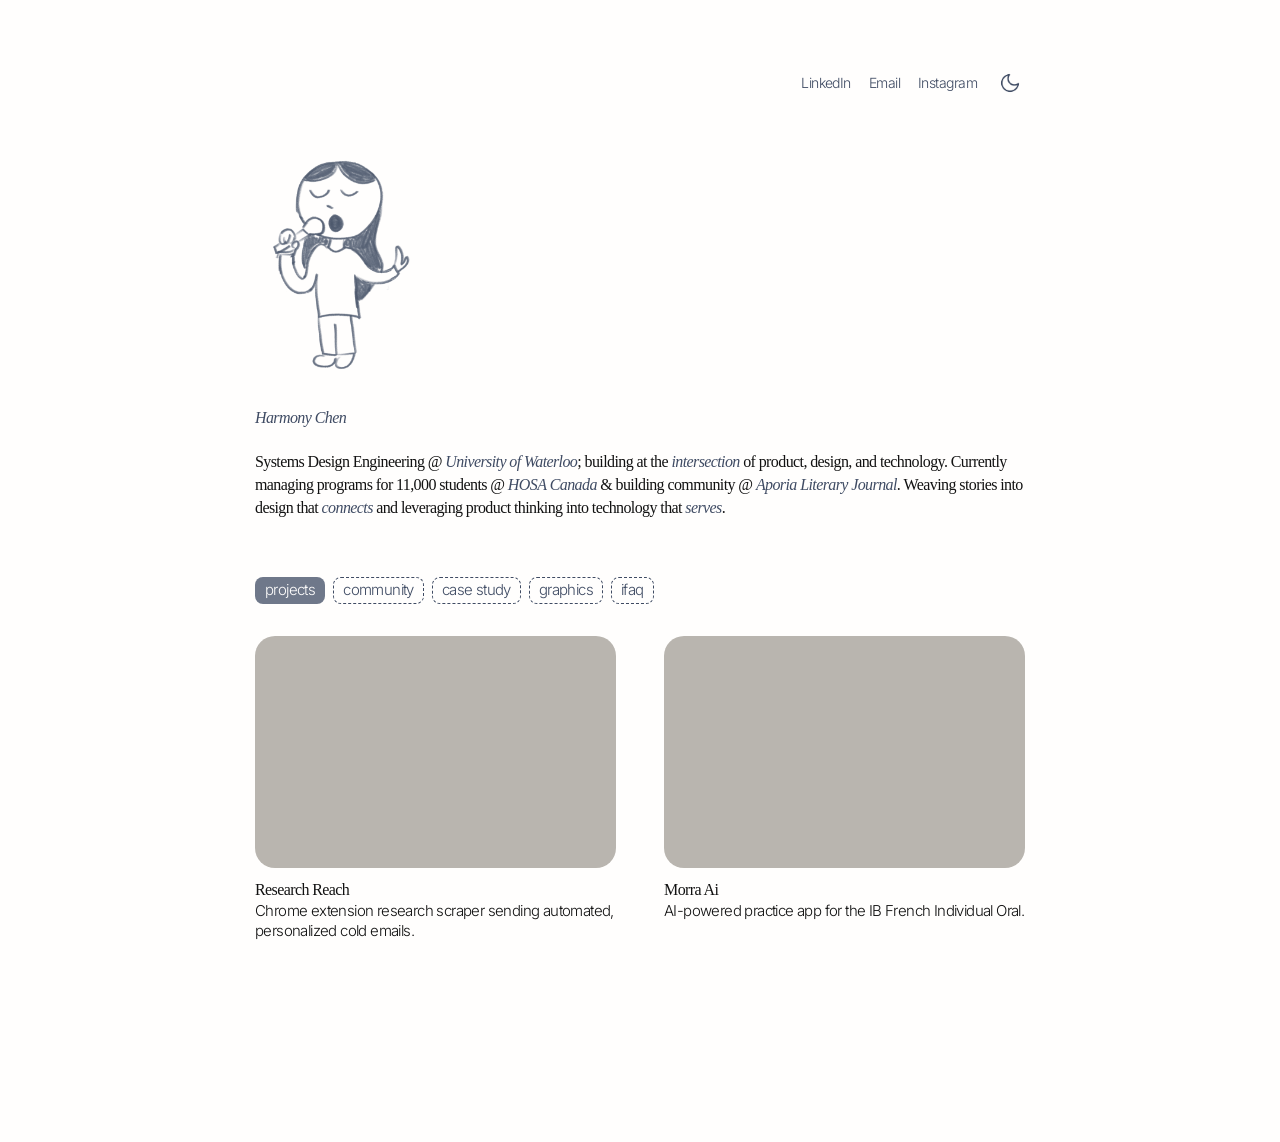
==== commit 71eb1a59: "edit" ====
--- a/index.html
+++ b/index.html
@@ -19,8 +19,7 @@
       (() => {
         try {
           const savedTheme = localStorage.getItem("harmony-theme");
-          const systemTheme = window.matchMedia("(prefers-color-scheme: dark)").matches ? "dark" : "light";
-          document.documentElement.dataset.theme = savedTheme === "dark" || savedTheme === "light" ? savedTheme : systemTheme;
+          document.documentElement.dataset.theme = savedTheme === "dark" || savedTheme === "light" ? savedTheme : "light";
         } catch {
           document.documentElement.dataset.theme = "light";
         }
@@ -30,10 +29,17 @@
     <script src="script.js" defer></script>
   </head>
   <body>
-    <button class="theme-toggle" type="button" aria-label="Switch to dark mode" aria-pressed="false">
-      <img class="theme-icon theme-icon-moon" src="theme-moon.png" alt="" aria-hidden="true" />
-      <img class="theme-icon theme-icon-sun" src="theme-sun.png" alt="" aria-hidden="true" />
-    </button>
+    <header class="top-actions">
+      <nav class="social-links" aria-label="Contact links">
+        <a href="https://www.linkedin.com/in/harmonychenn/" target="_blank" rel="noopener noreferrer">LinkedIn</a>
+        <a href="mailto:h789chen@uwaterloo.ca">Email</a>
+        <a href="https://www.instagram.com/harmononey/" target="_blank" rel="noopener noreferrer">Instagram</a>
+      </nav>
+      <button class="theme-toggle" type="button" aria-label="Switch to dark mode" aria-pressed="false">
+        <img class="theme-icon theme-icon-moon" src="theme-moon.png" alt="" aria-hidden="true" />
+        <img class="theme-icon theme-icon-sun" src="theme-sun.png" alt="" aria-hidden="true" />
+      </button>
+    </header>
     <main>
       <section class="hero" aria-labelledby="page-title">
         <div class="page-shell hero-inner">
@@ -80,21 +86,10 @@
       </section>
     </main>
 
-    <footer class="site-footer">
-      <div class="page-shell footer-inner">
-        <p>Have any cool ideas, want to start an a cappella group together, or just want to chat? Let’s connect!</p>
-        <nav aria-label="Contact links">
-          <a href="https://www.linkedin.com/in/harmonychenn/" target="_blank" rel="noopener noreferrer">LinkedIn</a>
-          <a href="mailto:h789chen@uwaterloo.ca">Email</a>
-          <a href="https://www.instagram.com/harmononey/" target="_blank" rel="noopener noreferrer">Instagram</a>
-        </nav>
-      </div>
-    </footer>
-
     <template id="project-card-template">
       <a class="project-card" data-card-link target="_blank" rel="noopener noreferrer">
         <div class="card-art" data-card-media>
-          <video class="card-video" autoplay muted loop playsinline webkit-playsinline preload="auto">Your browser does not support embedded video.</video>
+          <video class="card-video" autoplay muted loop playsinline webkit-playsinline preload="auto" tabindex="-1" aria-hidden="true" disablepictureinpicture disableremoteplayback>Your browser does not support embedded video.</video>
           <div class="card-pills" data-card-pills aria-hidden="true"></div>
         </div>
         <h2><span data-card-title></span><img class="project-arrow" src="arrow-up-right.png" alt="" aria-hidden="true" /></h2>
--- a/styles.css
+++ b/styles.css
@@ -5,9 +5,9 @@
   --accent: #3f4b63;
   --ink: #121212;
   --media: #b9b5af;
-  --content-width: 900px;
-  --page-gutter: 24px;
-  --type-size: 20px;
+  --content-width: 770px;
+  --page-gutter: 20px;
+  --type-size: 16px;
 }
 
 html[data-theme="dark"] {
@@ -31,10 +31,10 @@
   font-family: "Lora", Georgia, serif;
 
   /*font-family: "Inter", -apple-system, BlinkMacSystemFont, "Segoe UI", sans-serif;*/
-  font-size: 18px;
+  font-size: 15px;
   font-weight: 400;
   line-height: 1.5;
-  letter-spacing: -4%;
+  letter-spacing: -0.04em;
   -webkit-font-smoothing: antialiased;
   transition: background-color 320ms ease, color 320ms ease;
 }
@@ -42,14 +42,47 @@
 button, input, textarea, select { font: inherit; }
 a { color: inherit; }
 
-.theme-toggle {
+.top-actions {
   position: absolute;
   z-index: 30;
-  top: 80px;
+  top: 68px;
   right: max(var(--page-gutter), calc((100vw - var(--content-width)) / 2));
+  display: flex;
+  align-items: center;
+  gap: 18px;
+}
+
+.social-links {
+  display: flex;
+  align-items: center;
+  gap: 18px;
+}
+
+.social-links a {
+  display: inline-flex;
+  align-items: center;
+  min-height: 30px;
+  color: var(--accent);
+  font-family: "Inter", -apple-system, BlinkMacSystemFont, "Segoe UI", sans-serif;
+  font-size: 14px;
+  font-weight: 300;
+  letter-spacing: -0.04em;
+  line-height: 1;
+  text-decoration: none;
+  text-underline-offset: 4px;
+  transition: transform 160ms ease;
+}
+
+.social-links a:hover {
+  transform: scale(1.04);
+}
+
+.theme-toggle {
   display: grid;
-  width: 35px;
-  height: 35px;
+  box-sizing: border-box;
+  width: 30px;
+  height: 30px;
+  flex: 0 0 30px;
   place-items: center;
   border: 0;
   border-radius: 50%;
@@ -75,8 +108,8 @@
 .theme-icon {
   grid-area: 1 / 1;
   display: block;
-  width: 25px;
-  height: 25px;
+  width: 22px;
+  height: 22px;
   object-fit: contain;
   transition: opacity 180ms ease, transform 260ms cubic-bezier(0.22, 1, 0.36, 1);
 }
@@ -119,30 +152,30 @@
   min-height: 45svh;
   flex-direction: column;
   justify-content: flex-end;
-  padding-top: 192px;
-  padding-bottom: 68px;
+  padding-top: 163px;
+  padding-bottom: 58px;
 }
 
 .hero-characters {
   display: grid;
   grid-template-columns: repeat(4, minmax(0, 1fr));
   align-items: end;
-  gap: 42px;
-  width: 100%;
-  margin-bottom: 28px;
+  gap: 36px;
+  width: 100%;
+  margin-bottom: 24px;
 }
 
 .hero-characters > img,
 .hero-singer-wrap {
   display: block;
   width: 100%;
-  max-width: 180px;
+  max-width: 153px;
   margin-inline: auto;
 }
 
 .hero-characters > img {
   height: auto;
-  max-height: 300px;
+  max-height: 255px;
   object-fit: contain;
   object-position: center bottom;
 }
@@ -213,7 +246,7 @@
 }
 
 h1 {
-  margin: 0 0 28px;
+  margin: 0 0 24px;
   color: var(--accent);
   font-style: italic;
   line-height: 1.2;
@@ -353,7 +386,7 @@
 
 .work {
   min-height: 39svh;
-  padding: 0 0 110px;
+  padding: 0 0 200px;
   background: var(--background);
   transition: background-color 320ms ease;
 }
@@ -361,20 +394,20 @@
 .category-tabs {
   display: flex;
   flex-wrap: wrap;
-  gap: 10px;
-  margin-bottom: 38px;
+  gap: 8px;
+  margin-bottom: 32px;
 }
 
 .category-tabs button {
   appearance: none;
-  border: 2px dashed var(--accent);
-  border-radius: 10px;
-  padding: 4px 11px 5px;
+  border: 1px dashed var(--accent);
+  border-radius: 8px;
+  padding: 3px 9px 4px;
   background: transparent;
   color: var(--accent);
   cursor: pointer;
   font-family: "Inter", -apple-system, BlinkMacSystemFont, "Segoe UI", sans-serif;
-  font-size: 18px;
+  font-size: 15px;
   font-weight: 300;
   letter-spacing: -0.04em;
   line-height: 1.15;
@@ -398,7 +431,7 @@
 .project-card:focus-visible,
 .graphics-scroll:focus-visible,
 .faq-question:focus-visible,
-.site-footer a:focus-visible {
+.social-links a:focus-visible {
   outline: 2px solid var(--accent);
   outline-offset: 4px;
 }
@@ -407,7 +440,7 @@
   display: grid;
   grid-template-columns: repeat(2, minmax(0, 422px));
   justify-content: space-between;
-  gap: 34px 56px;
+  gap: 29px 48px;
   transition: opacity 130ms ease;
 }
 
@@ -424,7 +457,7 @@
 
 .project-card.card-awaiting-entry {
   opacity: 0;
-  transform: translateY(28px);
+  transform: translateY(24px);
   transition:
     opacity 620ms cubic-bezier(0.22, 1, 0.36, 1),
     transform 620ms cubic-bezier(0.22, 1, 0.36, 1);
@@ -440,9 +473,9 @@
   position: relative;
   width: 100%;
   aspect-ratio: 1.55 / 1;
-  margin-bottom: 13px;
+  margin-bottom: 11px;
   overflow: hidden;
-  border-radius: 24px;
+  border-radius: 20px;
   background: var(--media);
 }
 
@@ -452,6 +485,60 @@
   width: 100%;
   height: 100%;
   object-fit: cover;
+}
+
+.card-video {
+  pointer-events: none;
+  -webkit-appearance: none;
+}
+
+.card-video::-webkit-media-controls {
+  display: none !important;
+  opacity: 0 !important;
+  pointer-events: none !important;
+  -webkit-appearance: none;
+}
+
+.card-video::-webkit-media-controls-enclosure {
+  display: none !important;
+  opacity: 0 !important;
+  pointer-events: none !important;
+  -webkit-appearance: none;
+}
+
+.card-video::-webkit-media-controls-overlay-enclosure {
+  display: none !important;
+  opacity: 0 !important;
+  pointer-events: none !important;
+  -webkit-appearance: none;
+}
+
+.card-video::-webkit-media-controls-panel {
+  display: none !important;
+  opacity: 0 !important;
+  pointer-events: none !important;
+  -webkit-appearance: none;
+}
+
+.card-video::-webkit-media-controls-play-button {
+  display: none !important;
+  opacity: 0 !important;
+  pointer-events: none !important;
+  -webkit-appearance: none;
+}
+
+.card-video::-webkit-media-controls-overlay-play-button {
+  display: none !important;
+  opacity: 0 !important;
+  pointer-events: none !important;
+  -webkit-appearance: none;
+}
+
+.card-video::-webkit-media-controls-start-playback-button {
+  display: none !important;
+  opacity: 0 !important;
+  pointer-events: none !important;
+  -webkit-appearance: none;
 }
 
 .card-pills {
@@ -486,7 +573,7 @@
   background: rgba(220, 217, 210, 0.92);
   color: var(--accent);
   font-family: "Inter", -apple-system, BlinkMacSystemFont, "Segoe UI", sans-serif;
-  font-size: 18px;
+  font-size: 14px;
   font-weight: 300;
   letter-spacing: -0.04em;
   line-height: 1.1;
@@ -513,7 +600,7 @@
 .project-card p {
   margin: 0;
   font-family: "Inter", -apple-system, BlinkMacSystemFont, "Segoe UI", sans-serif;
-  font-size: 18px;
+  font-size: 15px;
   letter-spacing: -0.04em;
   line-height: 1.35;
   font-weight: 300;
@@ -535,7 +622,7 @@
 .graphics-scroll::-webkit-scrollbar { display: none; }
 
 .graphics-slide {
-  flex: 0 0 min(720px, 82vw);
+  flex: 0 0 min(612px, 82vw);
   aspect-ratio: 16 / 9;
   margin: 0;
   overflow: hidden;
@@ -553,7 +640,7 @@
 .ifaq-layout {
   display: grid;
   grid-template-columns: repeat(2, minmax(0, 1fr));
-  gap: 56px;
+  gap: 48px;
 }
 
 .faq-item { border-bottom: 1px solid var(--accent); }
@@ -563,14 +650,14 @@
   width: 100%;
   align-items: center;
   justify-content: space-between;
-  gap: 20px;
+  gap: 17px;
   border: 0;
-  padding: 18px 0;
+  padding: 15px 0;
   background: transparent;
   color: var(--ink);
   cursor: pointer;
   text-align: left;
-  font-size: 18px;
+  font-size: 15px;
 }
 
 .faq-question > span:first-child {
@@ -616,9 +703,9 @@
 
 .faq-answer p {
   margin: 0;
-  padding: 0 34px 18px 0;
+  padding: 0 29px 15px 0;
   color: var(--accent);
-  font-size: 18px;
+  font-size: 15px;
   line-height: 1.42;
 }
 
@@ -633,9 +720,9 @@
 }
 
 .ifaq-image {
-  min-height: 420px;
+  min-height: 357px;
   overflow: hidden;
-  border-radius: 24px;
+  border-radius: 20px;
   background: var(--media);
 }
 
@@ -649,50 +736,6 @@
   transition: background-color 320ms ease;
 }
 
-.site-footer {
-  padding: 0 0 110px;
-  background: var(--background);
-  transition: background-color 320ms ease;
-}
-
-.footer-inner { padding-top: 28px; }
-
-.footer-inner::before {
-  content: "";
-  display: block;
-  width: 100%;
-  height: 1px;
-  margin-bottom: 28px;
-  background: var(--ink);
-}
-
-.site-footer p {
-  margin: 0 0 22px;
-  font-size: 18px;
-  color: var(--accent);
-}
-
-.site-footer nav {
-  display: flex;
-  flex-wrap: wrap;
-  gap: 18px 32px;
-}
-
-.site-footer a {
-  font-size: 16px;
-  color: var(--accent);
-  font-family: "Inter", -apple-system, BlinkMacSystemFont, "Segoe UI", sans-serif;
-  font-weight: 300;
-  letter-spacing: -0.04em;
-  text-decoration: none;
-}
-
-.site-footer a:hover {
-  color: var(--accent);
-  text-decoration: underline;
-  text-underline-offset: 4px;
-}
-
 @media (max-width: 948px) {
   .collection-grid {
     grid-template-columns: repeat(2, minmax(0, 1fr));
@@ -700,6 +743,14 @@
 }
 
 @media (max-width: 700px) {
+  :root { --type-size: 18px; }
+
+  body { font-size: 16px; }
+
+  .project-card p,
+  .faq-question,
+  .faq-answer p { font-size: 16px; }
+
   .collection-grid {
     grid-template-columns: minmax(0, 422px);
     justify-content: start;
@@ -712,10 +763,13 @@
 }
 
 @media (max-width: 560px) {
-  .theme-toggle {
+  .top-actions {
     top: 28px;
     right: var(--page-gutter);
-  }
+    gap: 12px;
+  }
+
+  .social-links { gap: 12px; }
 
   .category-tabs {
     flex-wrap: nowrap;
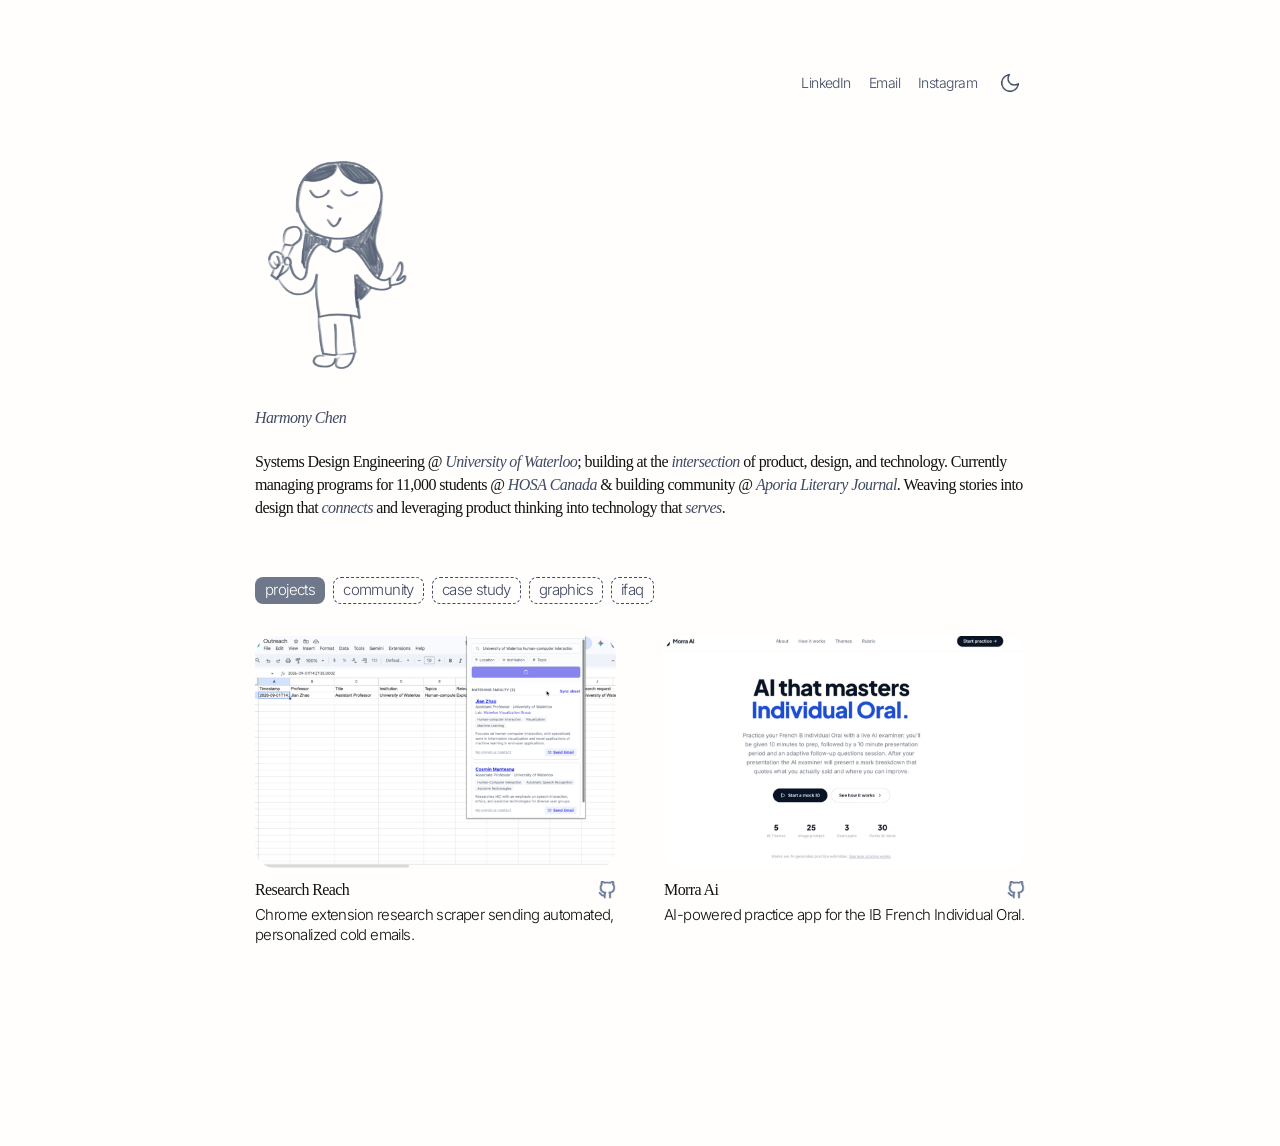
==== commit 664363f6: "edits" ====
--- a/index.html
+++ b/index.html
@@ -55,7 +55,7 @@
             <!--<img src="hero-tennis.png" alt="Harmony playing tennis" />-->
           </div>
           <div class="hero-copy">
-            <h1 id="page-title">Harmony Chen</h1>
+            <h1 id="page-title" tabindex="0" data-hover-card="" data-hover-card-image="harmony-hover.png" data-hover-card-image-alt="Portrait of Harmony Chen" data-hover-card-width="190" data-hover-card-shape="circle">Harmony Chen</h1>
             <p class="intro">
               Systems Design Engineering @
               <a href="https://uwaterloo.ca/future-students/programs/systems-design-engineering" target="_blank" rel="noopener noreferrer" data-hover-card-title="University of Waterloo" data-hover-card="Systems Design Engineering in Waterloo, Ontario." data-hover-card-image="waterloo-hover.png" data-hover-card-image-alt="University of Waterloo Systems Design Engineering webpage" data-hover-card-width="250">University of Waterloo</a>;
@@ -87,14 +87,21 @@
     </main>
 
     <template id="project-card-template">
-      <a class="project-card" data-card-link target="_blank" rel="noopener noreferrer">
+      <article class="project-card" data-card>
         <div class="card-art" data-card-media>
-          <video class="card-video" autoplay muted loop playsinline webkit-playsinline preload="auto" tabindex="-1" aria-hidden="true" disablepictureinpicture disableremoteplayback>Your browser does not support embedded video.</video>
+          <video class="card-video" autoplay muted loop playsinline webkit-playsinline preload="none" tabindex="-1" aria-hidden="true" disablepictureinpicture disableremoteplayback>Your browser does not support embedded video.</video>
+          <img class="card-image card-video-poster" data-card-poster alt="" aria-hidden="true" decoding="async" />
           <div class="card-pills" data-card-pills aria-hidden="true"></div>
         </div>
-        <h2><span data-card-title></span><img class="project-arrow" src="arrow-up-right.png" alt="" aria-hidden="true" /></h2>
+        <h2>
+          <span class="project-heading-label"><span data-card-title></span><img class="project-arrow" src="arrow-up-right.png" alt="" aria-hidden="true" /></span>
+          <a class="project-github" data-card-github target="_blank" rel="noopener noreferrer">
+            <img class="project-github-icon project-github-icon-light" src="github.png" alt="" aria-hidden="true" />
+            <img class="project-github-icon project-github-icon-dark" src="github-dark.png" alt="" aria-hidden="true" />
+          </a>
+        </h2>
         <p data-card-description></p>
-      </a>
+      </article>
     </template>
   </body>
 </html>
--- a/styles.css
+++ b/styles.css
@@ -355,6 +355,16 @@
   border: 0;
 }
 
+.text-hover-card.is-portrait-card {
+  width: min(var(--hover-card-width), calc(100vw - 24px));
+  height: min(var(--hover-card-width), calc(100vw - 24px));
+  overflow: hidden;
+  border: 0;
+  border-radius: 50%;
+  padding: 0;
+  box-shadow: none;
+}
+
 .text-hover-card-image {
   display: none;
   width: 100%;
@@ -429,6 +439,7 @@
 
 .category-tabs button:focus-visible,
 .project-card:focus-visible,
+.project-github:focus-visible,
 .graphics-scroll:focus-visible,
 .faq-question:focus-visible,
 .social-links a:focus-visible {
@@ -488,8 +499,23 @@
 }
 
 .card-video {
+  position: absolute;
+  inset: 0;
   pointer-events: none;
   -webkit-appearance: none;
+}
+
+.card-video-poster {
+  position: absolute;
+  z-index: 1;
+  inset: 0;
+  pointer-events: none;
+  transition: opacity 140ms ease, visibility 0s linear 140ms;
+}
+
+.card-art.video-is-playing .card-video-poster {
+  opacity: 0;
+  visibility: hidden;
 }
 
 .card-video::-webkit-media-controls {
@@ -582,11 +608,46 @@
 
 .project-card h2 {
   display: flex;
+  align-items: center;
+  gap: 12px;
+  margin: 0 0 4px;
+  line-height: 1.35;
+}
+
+.project-heading-label {
+  display: inline-flex;
+  min-width: 0;
   align-items: baseline;
   gap: 6px;
-  margin: 0;
-  line-height: 1.35;
-}
+}
+
+.project-github {
+  display: grid;
+  width: 18px;
+  height: 18px;
+  flex: 0 0 18px;
+  margin-left: auto;
+  place-items: center;
+  transition: transform 160ms ease;
+}
+
+.project-github:hover {
+  transform: scale(1.06);
+}
+
+.project-github-icon {
+  grid-area: 1 / 1;
+  display: block;
+  width: 18px;
+  height: 18px;
+  object-fit: contain;
+  transition: opacity 160ms ease;
+}
+
+.project-github-icon-dark { opacity: 0; }
+
+html[data-theme="dark"] .project-github-icon-light { opacity: 0; }
+html[data-theme="dark"] .project-github-icon-dark { opacity: 1; }
 
 .project-arrow {
   display: block;
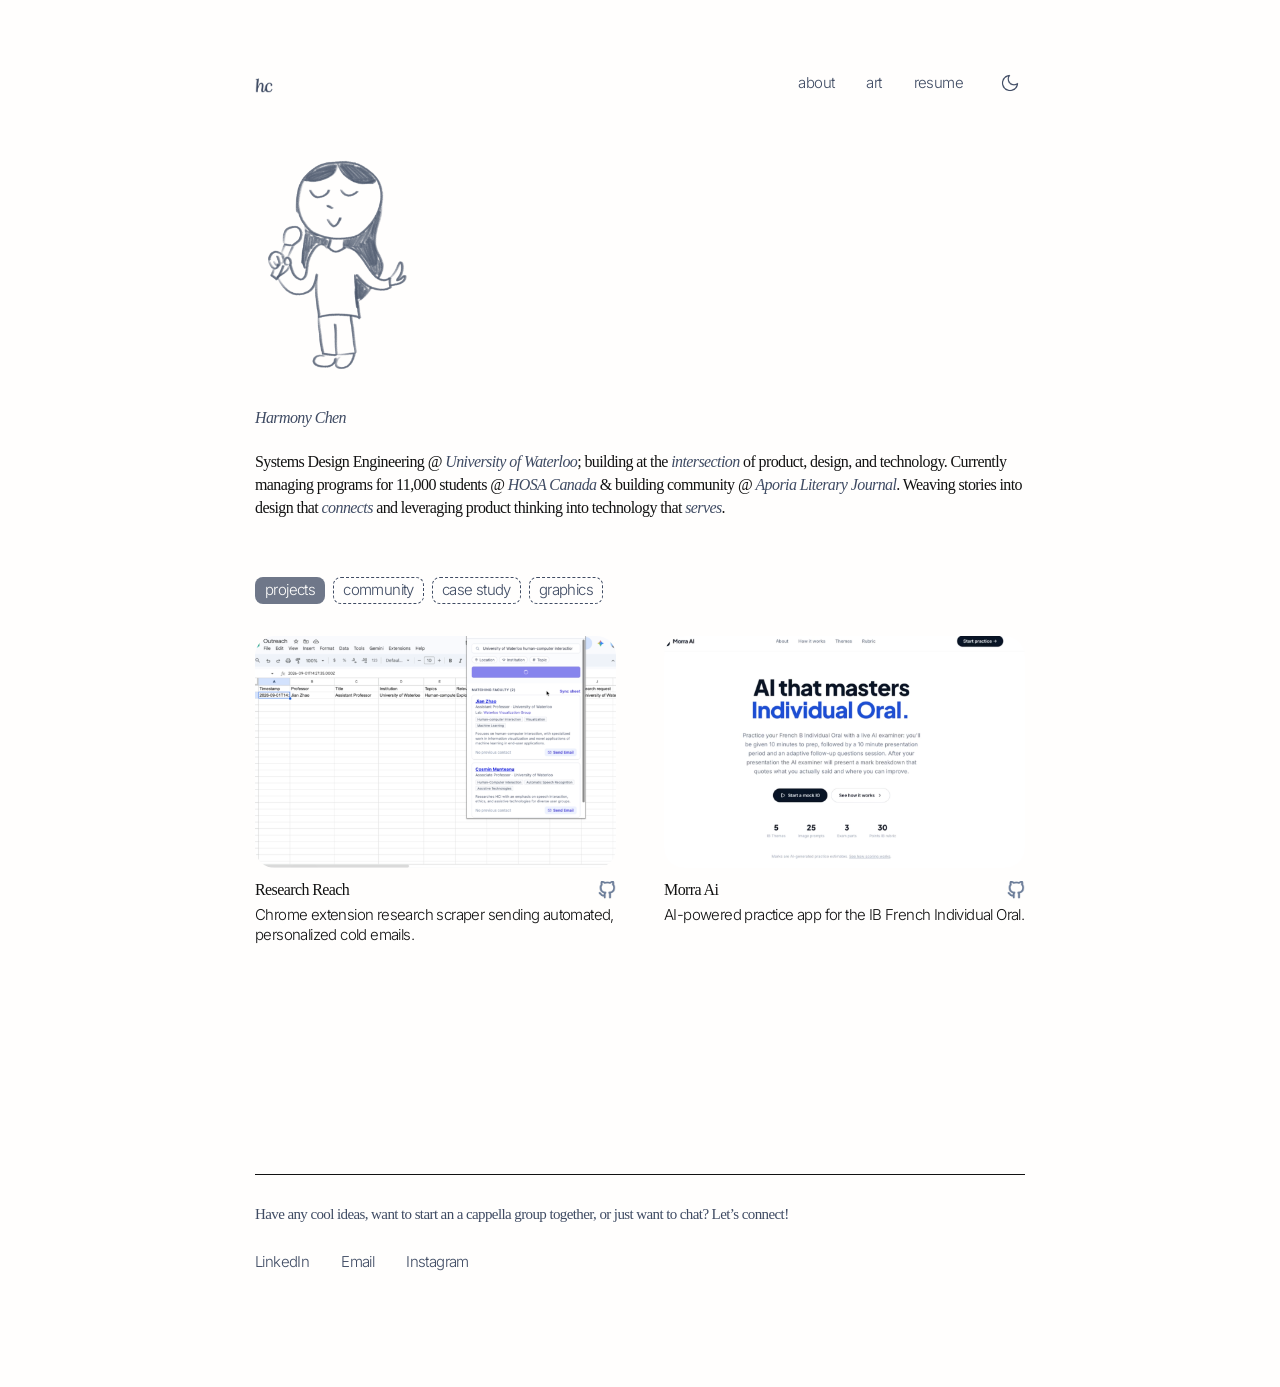
==== commit 3880d0bb: "edigts" ====
--- a/index.html
+++ b/index.html
@@ -29,11 +29,14 @@
     <script src="script.js" defer></script>
   </head>
   <body>
+    <a class="home-link" href="index.html" aria-label="Return to home" aria-current="page">
+      <img src="home-mark.png" alt="" aria-hidden="true" />
+    </a>
     <header class="top-actions">
-      <nav class="social-links" aria-label="Contact links">
-        <a href="https://www.linkedin.com/in/harmonychenn/" target="_blank" rel="noopener noreferrer">LinkedIn</a>
-        <a href="mailto:h789chen@uwaterloo.ca">Email</a>
-        <a href="https://www.instagram.com/harmononey/" target="_blank" rel="noopener noreferrer">Instagram</a>
+      <nav class="site-links" aria-label="Primary navigation">
+        <a href="about.html">about</a>
+        <a href="art.html">art</a>
+        <a href="resume.html">resume</a>
       </nav>
       <button class="theme-toggle" type="button" aria-label="Switch to dark mode" aria-pressed="false">
         <img class="theme-icon theme-icon-moon" src="theme-moon.png" alt="" aria-hidden="true" />
@@ -55,7 +58,7 @@
             <!--<img src="hero-tennis.png" alt="Harmony playing tennis" />-->
           </div>
           <div class="hero-copy">
-            <h1 id="page-title" tabindex="0" data-hover-card="" data-hover-card-image="harmony-hover.png" data-hover-card-image-alt="Portrait of Harmony Chen" data-hover-card-width="190" data-hover-card-shape="circle">Harmony Chen</h1>
+            <h1 id="page-title">Harmony Chen</h1>
             <p class="intro">
               Systems Design Engineering @
               <a href="https://uwaterloo.ca/future-students/programs/systems-design-engineering" target="_blank" rel="noopener noreferrer" data-hover-card-title="University of Waterloo" data-hover-card="Systems Design Engineering in Waterloo, Ontario." data-hover-card-image="waterloo-hover.png" data-hover-card-image-alt="University of Waterloo Systems Design Engineering webpage" data-hover-card-width="250">University of Waterloo</a>;
@@ -79,12 +82,22 @@
             <button id="tab-community" type="button" role="tab" aria-selected="false" aria-controls="collection-panel" data-category="community" tabindex="-1">community</button>
             <button id="tab-case-study" type="button" role="tab" aria-selected="false" aria-controls="collection-panel" data-category="case-study" tabindex="-1">case study</button>
             <button id="tab-graphics" type="button" role="tab" aria-selected="false" aria-controls="collection-panel" data-category="graphics" tabindex="-1">graphics</button>
-            <button id="tab-ifaq" type="button" role="tab" aria-selected="false" aria-controls="collection-panel" data-category="ifaq" tabindex="-1">ifaq</button>
           </div>
           <div class="collection-grid" id="collection-panel" role="tabpanel" aria-labelledby="tab-projects"></div>
         </div>
       </section>
     </main>
+
+    <footer class="site-footer">
+      <div class="page-shell footer-inner">
+        <p>Have any cool ideas, want to start an a cappella group together, or just want to chat? Let’s connect!</p>
+        <nav aria-label="Contact links">
+          <a href="https://www.linkedin.com/in/harmonychenn/" target="_blank" rel="noopener noreferrer">LinkedIn</a>
+          <a href="mailto:h789chen@uwaterloo.ca">Email</a>
+          <a href="https://www.instagram.com/harmononey/" target="_blank" rel="noopener noreferrer">Instagram</a>
+        </nav>
+      </div>
+    </footer>
 
     <template id="project-card-template">
       <article class="project-card" data-card>
--- a/styles.css
+++ b/styles.css
@@ -49,32 +49,65 @@
   right: max(var(--page-gutter), calc((100vw - var(--content-width)) / 2));
   display: flex;
   align-items: center;
-  gap: 18px;
-}
-
-.social-links {
+  gap: 32px;
+}
+
+.home-link {
+  position: absolute;
+  z-index: 30;
+  top: 72px;
+  left: max(var(--page-gutter), calc((100vw - var(--content-width)) / 2));
+  display: block;
+  width: 20px;
+  transition: transform 160ms ease;
+}
+
+.home-link:hover {
+  transform: scale(1.04);
+}
+
+.home-link:focus-visible {
+  outline: 2px solid var(--accent);
+  outline-offset: 4px;
+}
+
+.home-link img {
+  display: block;
+  width: 100%;
+  height: auto;
+}
+
+html[data-theme="dark"] .home-link img {
+  filter: brightness(0) invert(1);
+}
+
+.site-links {
   display: flex;
   align-items: center;
-  gap: 18px;
-}
-
-.social-links a {
+  gap: 32px;
+}
+
+.site-links a {
   display: inline-flex;
   align-items: center;
   min-height: 30px;
   color: var(--accent);
   font-family: "Inter", -apple-system, BlinkMacSystemFont, "Segoe UI", sans-serif;
-  font-size: 14px;
+  font-size: 15px;
   font-weight: 300;
   letter-spacing: -0.04em;
-  line-height: 1;
+  line-height: 1.15;
   text-decoration: none;
   text-underline-offset: 4px;
   transition: transform 160ms ease;
 }
 
-.social-links a:hover {
+.site-links a:hover {
   transform: scale(1.04);
+}
+
+.site-links a[aria-current="page"] {
+  text-decoration: underline;
 }
 
 .theme-toggle {
@@ -108,8 +141,8 @@
 .theme-icon {
   grid-area: 1 / 1;
   display: block;
-  width: 22px;
-  height: 22px;
+  width: 20px;
+  height: 20px;
   object-fit: contain;
   transition: opacity 180ms ease, transform 260ms cubic-bezier(0.22, 1, 0.36, 1);
 }
@@ -200,7 +233,13 @@
   width: auto;
   max-width: none;
   height: 110%;
+  pointer-events: none;
   transform: translateX(-42.8%);
+}
+
+html[data-theme="dark"] .hero-singer img {
+  bottom: -48.3%;
+  height: 158.3%;
 }
 
 .singer-note {
@@ -246,6 +285,7 @@
 }
 
 h1 {
+  width: fit-content;
   margin: 0 0 24px;
   color: var(--accent);
   font-style: italic;
@@ -268,47 +308,6 @@
 }
 
 .intro a { text-underline-offset: 4px; }
-
-
-
-
-.hero-line-word {
-  display: inline-block;
-}
-
-.has-entrance-motion .hero-line-word {
-  opacity: 0;
-  transform: translateY(16px);
-}
-
-.has-entrance-motion.entrance-motion-ready .hero-line-word {
-  animation: hero-line-entry 600ms cubic-bezier(0.22, 1, 0.36, 1) both;
-  animation-delay: calc(var(--line-index) * 140ms);
-}
-
-.has-entrance-motion .category-tabs {
-  opacity: 0;
-  transform: translateY(12px);
-}
-
-.has-entrance-motion.entrance-motion-ready .category-tabs {
-  animation: hero-buttons-entry 520ms cubic-bezier(0.22, 1, 0.36, 1) both;
-  animation-delay: var(--tabs-delay, 600ms);
-}
-
-@keyframes hero-line-entry {
-  to {
-    opacity: 1;
-    transform: translateY(0);
-  }
-}
-
-@keyframes hero-buttons-entry {
-  to {
-    opacity: 1;
-    transform: translateY(0);
-  }
-}
 
 [data-hover-card] {
   text-decoration-thickness: 1px;
@@ -442,7 +441,8 @@
 .project-github:focus-visible,
 .graphics-scroll:focus-visible,
 .faq-question:focus-visible,
-.social-links a:focus-visible {
+.site-links a:focus-visible,
+.site-footer a:focus-visible {
   outline: 2px solid var(--accent);
   outline-offset: 4px;
 }
@@ -640,7 +640,6 @@
   display: block;
   width: 18px;
   height: 18px;
-  object-fit: contain;
   transition: opacity 160ms ease;
 }
 
@@ -717,6 +716,8 @@
   background: transparent;
   color: var(--ink);
   cursor: pointer;
+  font-family: "Lora", Georgia, serif;
+  font-weight: 400;
   text-align: left;
   font-size: 15px;
 }
@@ -766,7 +767,10 @@
   margin: 0;
   padding: 0 29px 15px 0;
   color: var(--accent);
+  font-family: "Inter", -apple-system, BlinkMacSystemFont, "Segoe UI", sans-serif;
   font-size: 15px;
+  font-weight: 300;
+  letter-spacing: -0.04em;
   line-height: 1.42;
 }
 
@@ -797,6 +801,55 @@
   transition: background-color 320ms ease;
 }
 
+.site-footer {
+  padding: 0 0 110px;
+  background: var(--background);
+  transition: background-color 320ms ease;
+}
+
+.footer-inner {
+  padding-top: 28px;
+}
+
+.footer-inner::before {
+  content: "";
+  display: block;
+  width: 100%;
+  height: 1px;
+  margin-bottom: 28px;
+  background: var(--ink);
+}
+
+.site-footer p {
+  margin: 0 0 22px;
+  color: var(--accent);
+  font-size: 15px;
+}
+
+.site-footer nav {
+  display: flex;
+  flex-wrap: wrap;
+  gap: 18px 32px;
+}
+
+.site-footer a {
+  display: inline-flex;
+  min-height: 30px;
+  align-items: center;
+  color: var(--accent);
+  font-family: "Inter", -apple-system, BlinkMacSystemFont, "Segoe UI", sans-serif;
+  font-size: 15px;
+  font-weight: 300;
+  letter-spacing: -0.04em;
+  line-height: 1.15;
+  text-decoration: none;
+  transition: transform 160ms ease;
+}
+
+.site-footer a:hover {
+  transform: scale(1.04);
+}
+
 @media (max-width: 948px) {
   .collection-grid {
     grid-template-columns: repeat(2, minmax(0, 1fr));
@@ -824,13 +877,17 @@
 }
 
 @media (max-width: 560px) {
+  .home-link {
+    top: 32px;
+  }
+
   .top-actions {
     top: 28px;
     right: var(--page-gutter);
-    gap: 12px;
+    gap: 32px;
   }
 
-  .social-links { gap: 12px; }
+  .site-links { gap: 32px; }
 
   .category-tabs {
     flex-wrap: nowrap;
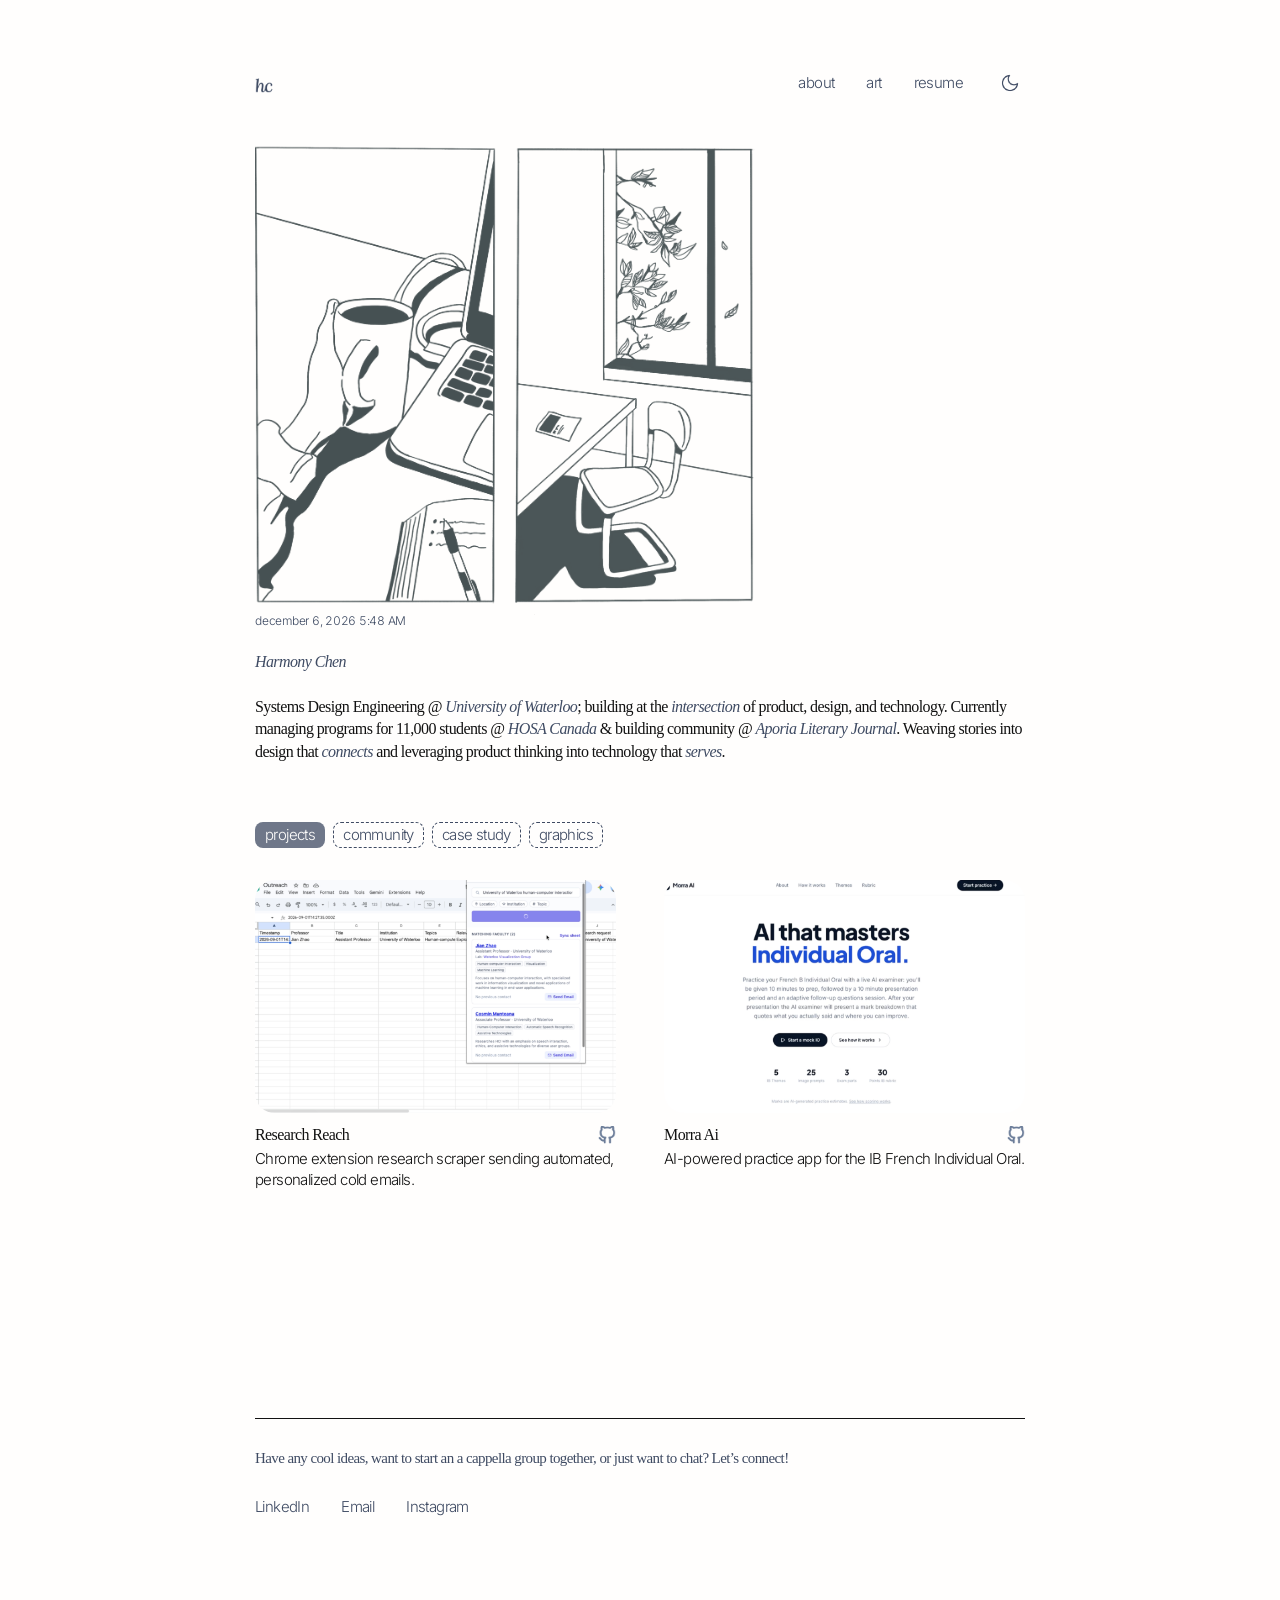
==== commit e1a985b0: "edits" ====
--- a/index.html
+++ b/index.html
@@ -49,15 +49,18 @@
           <div class="hero-characters" aria-label="Illustrations of Harmony's interests">
             <!--<img src="hero-waving.png" alt="Harmony waving" />
             <img src="hero-reading.png" alt="Harmony reading" /> -->
-            <span class="hero-singer-wrap" tabindex="0" aria-describedby="singer-note">
-              <span class="hero-singer">
-                <img src="hero-singing-frame-1.png" data-singing-animation alt="Harmony singing" />
-              </span>
-              <span class="singer-note" id="singer-note" role="tooltip">always down for an<br />impromptu karaoke sesh!</span>
+            <span class="hero-photo hero-photo-workspace" role="img" aria-label="Illustration of Harmony working at a desk">
+              <img class="hero-photo-light" src="hero-workspace-dark-cropped.png" alt="" aria-hidden="true" />
+              <img class="hero-photo-dark" src="hero-workspace-light-cropped.png" alt="" aria-hidden="true" />
+            </span>
+            <span class="hero-photo hero-photo-room" role="img" aria-label="Illustration of a desk beside a leafy window">
+              <img class="hero-photo-light" src="hero-room-dark-cropped.png" alt="" aria-hidden="true" />
+              <img class="hero-photo-dark" src="hero-room-light-cropped.png" alt="" aria-hidden="true" />
             </span>
             <!--<img src="hero-tennis.png" alt="Harmony playing tennis" />-->
           </div>
           <div class="hero-copy">
+            <time class="hero-datetime" data-live-datetime></time>
             <h1 id="page-title">Harmony Chen</h1>
             <p class="intro">
               Systems Design Engineering @
--- a/styles.css
+++ b/styles.css
@@ -172,8 +172,6 @@
   color: var(--ink);
 }
 
-html[data-theme="dark"] .singer-note { color: #3f4b63; }
-
 .page-shell {
   width: min(calc(100% - (var(--page-gutter) * 2)), var(--content-width));
   margin-inline: auto;
@@ -185,21 +183,20 @@
   min-height: 45svh;
   flex-direction: column;
   justify-content: flex-end;
-  padding-top: 163px;
+  padding-top: 120px;
   padding-bottom: 58px;
 }
 
 .hero-characters {
-  display: grid;
-  grid-template-columns: repeat(4, minmax(0, 1fr));
+  display: flex;
   align-items: end;
-  gap: 36px;
+  gap: 0px;
   width: 100%;
   margin-bottom: 24px;
 }
 
 .hero-characters > img,
-.hero-singer-wrap {
+.hero-photo {
   display: block;
   width: 100%;
   max-width: 153px;
@@ -213,70 +210,61 @@
   object-position: center bottom;
 }
 
-.hero-singer-wrap {
+.hero-photo {
   position: relative;
-  z-index: 1;
-}
-
-.hero-singer {
-  position: relative;
-  display: block;
-  width: 100%;
-  aspect-ratio: 180 / 260;
-}
-
-.hero-singer img {
-  position: absolute;
-  bottom: 0;
-  left: 50%;
-  display: block;
+  flex: 0 0 auto;
   width: auto;
   max-width: none;
-  height: 110%;
+  height: min(470px, 46vw);
+  margin-inline: 0;
+  overflow: hidden;
+  aspect-ratio: 1329 / 2233;
+  transform: translateY(25px);
+}
+
+.hero-photo img {
+  position: absolute;
+  inset: 0;
+  display: block;
+  width: 100%;
+  max-width: none;
+  height: 100%;
   pointer-events: none;
-  transform: translateX(-42.8%);
-}
-
-html[data-theme="dark"] .hero-singer img {
-  bottom: -48.3%;
-  height: 158.3%;
-}
-
-.singer-note {
-  position: fixed;
-  z-index: 3;
-  top: var(--singer-note-y, 12px);
-  left: var(--singer-note-x, 12px);
-  display: flex;
-  align-items: center;
-  width: 360px;
-  aspect-ratio: 279 / 178;
-  max-width: min(250px, calc(100vw - 28px));
-  box-sizing: border-box;
-  padding: 36px 36px 52px 46px;
-  background: url("singer-speech-bubble.png") center / 100% 100% no-repeat;
-  color: var(--accent);
-  font-size: 15px;
-  font-style: italic;
-  line-height: 1.35;
+  transition: opacity 180ms ease;
+}
+
+/*
+ * Cropped workspace artwork controls:
+ * --workspace-x: positive moves right; negative moves left
+ * --workspace-y: positive moves down; negative moves up
+ * --workspace-scale: 1 is original size; 0.95 is smaller; 1.05 is larger
+ */
+.hero-photo-workspace {
+  --workspace-x: 0px;
+  --workspace-y: 25px;
+  --workspace-scale: 1;
+
+  transform: translate(var(--workspace-x), var(--workspace-y)) scale(var(--workspace-scale));
+  transform-origin: left bottom;
+}
+
+.hero-photo-room {
+  height: min(455px, 44.5vw);
+  aspect-ratio: 1143 / 2167;
+  transform: translateX(-20px) translateY(13px);
+
+}
+
+.hero-photo-dark {
   opacity: 0;
-  visibility: hidden;
-  pointer-events: none;
-  transform: scale(0.4);
-  transform-origin: 16% 84%;
-  transition: opacity 220ms ease, transform 220ms cubic-bezier(0.2, 0.8, 0.2, 1), visibility 220ms ease;
-}
-
-.hero-singer-wrap.is-image-hovered .singer-note,
-.hero-singer-wrap:focus-visible .singer-note {
+}
+
+html[data-theme="dark"] .hero-photo-light {
+  opacity: 0;
+}
+
+html[data-theme="dark"] .hero-photo-dark {
   opacity: 1;
-  visibility: visible;
-  transform: scale(1);
-}
-
-.hero-singer-wrap:focus-visible {
-  outline: 2px solid var(--accent);
-  outline-offset: 6px;
 }
 
 h1, h2, p {
@@ -289,6 +277,18 @@
   margin: 0 0 24px;
   color: var(--accent);
   font-style: italic;
+  line-height: 1.2;
+}
+
+.hero-datetime {
+  display: block;
+  margin: 0 0 24px;
+  color: var(--accent);
+  font-family: "Inter", -apple-system, BlinkMacSystemFont, "Segoe UI", sans-serif;
+  font-size: 12px;
+  font-variant-numeric: tabular-nums;
+  font-weight: 300;
+  letter-spacing: -0.02em;
   line-height: 1.2;
 }
 
@@ -466,20 +466,6 @@
   text-decoration: none;
 }
 
-.project-card.card-awaiting-entry {
-  opacity: 0;
-  transform: translateY(24px);
-  transition:
-    opacity 620ms cubic-bezier(0.22, 1, 0.36, 1),
-    transform 620ms cubic-bezier(0.22, 1, 0.36, 1);
-  transition-delay: calc(var(--card-index) * 90ms);
-}
-
-.project-card.card-awaiting-entry.card-in-view {
-  opacity: 1;
-  transform: translateY(0);
-}
-
 .card-art {
   position: relative;
   width: 100%;
@@ -906,15 +892,9 @@
   }
 
   .hero-characters {
-    gap: 12px;
     margin-bottom: 22px;
   }
 
-  .singer-note {
-    width: min(330px, calc(100vw - 48px));
-    padding: 32px 28px 46px 40px;
-    font-size: 18px;
-  }
 }
 
 @media (prefers-reduced-motion: reduce) {
